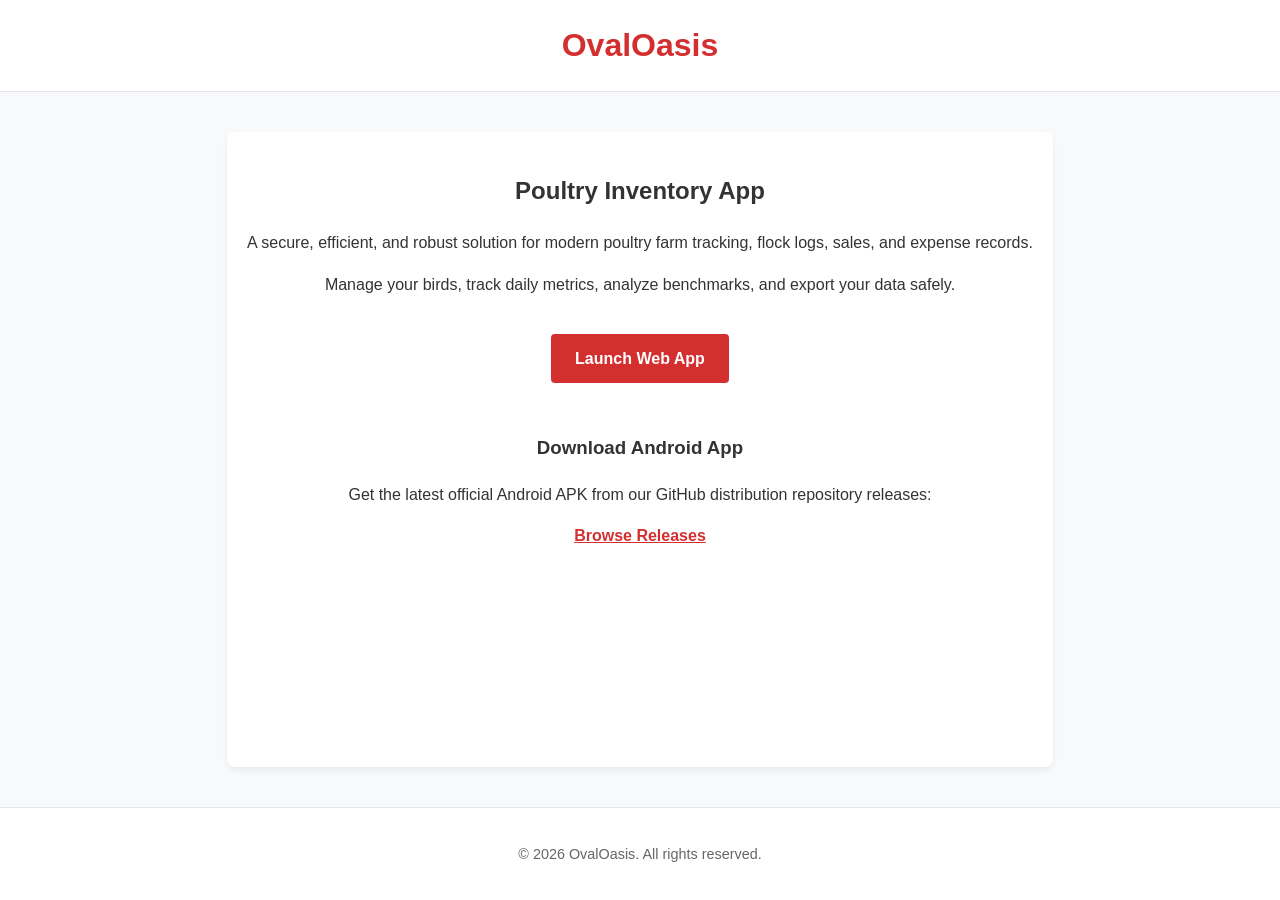
==== index.html @ 8233ea37 "release: publish website from 60a5e9b5" ====
<!DOCTYPE html>
<html lang="en">
<head>
    <meta charset="UTF-8">
    <meta name="viewport" content="width=device-width, initial-scale=1.0">
    <title>OvalOasis - Poultry Inventory Management</title>
    <style>
        body {
            font-family: -apple-system, BlinkMacSystemFont, "Segoe UI", Roboto, Helvetica, Arial, sans-serif;
            line-height: 1.6;
            margin: 0;
            padding: 0;
            color: #333;
            background-color: #f7f9fa;
            display: flex;
            flex-direction: column;
            min-height: 100vh;
        }
        header {
            background-color: #ffffff;
            border-bottom: 1px solid #e1e4e8;
            padding: 20px;
            text-align: center;
        }
        header h1 {
            margin: 0;
            color: #d32f2f;
            font-size: 2rem;
        }
        main {
            flex: 1;
            max-width: 800px;
            margin: 40px auto;
            padding: 20px;
            text-align: center;
            background: #ffffff;
            border-radius: 8px;
            box-shadow: 0 4px 6px rgba(0,0,0,0.05);
        }
        .cta-button {
            display: inline-block;
            background-color: #d32f2f;
            color: #ffffff;
            padding: 12px 24px;
            margin: 20px 0;
            font-weight: bold;
            text-decoration: none;
            border-radius: 4px;
            transition: background-color 0.2s ease;
        }
        .cta-button:hover {
            background-color: #b71c1c;
        }
        footer {
            text-align: center;
            padding: 20px;
            font-size: 0.9rem;
            color: #666;
            border-top: 1px solid #e1e4e8;
            background-color: #ffffff;
        }
    </style>
</head>
<body>
    <header>
        <h1>OvalOasis</h1>
    </header>
    <main>
        <h2>Poultry Inventory App</h2>
        <p>A secure, efficient, and robust solution for modern poultry farm tracking, flock logs, sales, and expense records.</p>
        <p>Manage your birds, track daily metrics, analyze benchmarks, and export your data safely.</p>
        
        <a href="https://app.ovaloasis.in" class="cta-button">Launch Web App</a>
        
        <div style="margin-top: 30px;">
            <h3>Download Android App</h3>
            <p>Get the latest official Android APK from our GitHub distribution repository releases:</p>
            <a href="https://github.com/amzy/PoultryInventory-App/releases" style="color: #d32f2f; font-weight: bold; text-decoration: underline;">Browse Releases</a>
        </div>
    </main>
    <footer>
        <p>&copy; 2026 OvalOasis. All rights reserved.</p>
    </footer>
</body>
</html>
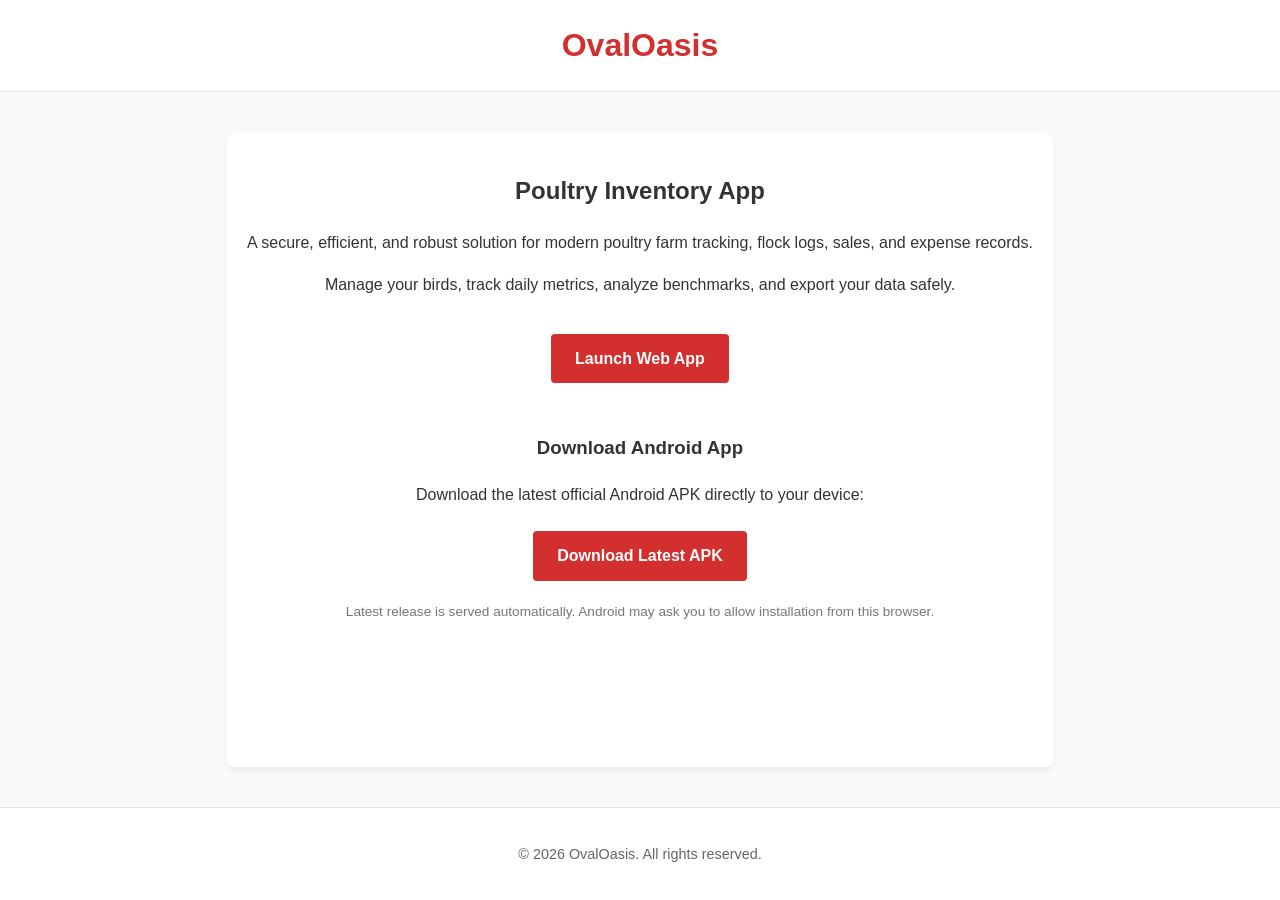
==== commit d73f3196: "Add direct latest APK download link" ====
--- a/index.html
+++ b/index.html
@@ -74,8 +74,9 @@
         
         <div style="margin-top: 30px;">
             <h3>Download Android App</h3>
-            <p>Get the latest official Android APK from our GitHub distribution repository releases:</p>
-            <a href="https://github.com/amzy/PoultryInventory-App/releases" style="color: #d32f2f; font-weight: bold; text-decoration: underline;">Browse Releases</a>
+            <p>Download the latest official Android APK directly to your device:</p>
+            <a href="https://github.com/amzy/PoultryInventory-App/releases/latest/download/app-release.apk" class="cta-button" style="margin-top: 8px;">Download Latest APK</a>
+            <p style="font-size: 0.85rem; color: #777; margin-top: 0;">Latest release is served automatically. Android may ask you to allow installation from this browser.</p>
         </div>
     </main>
     <footer>
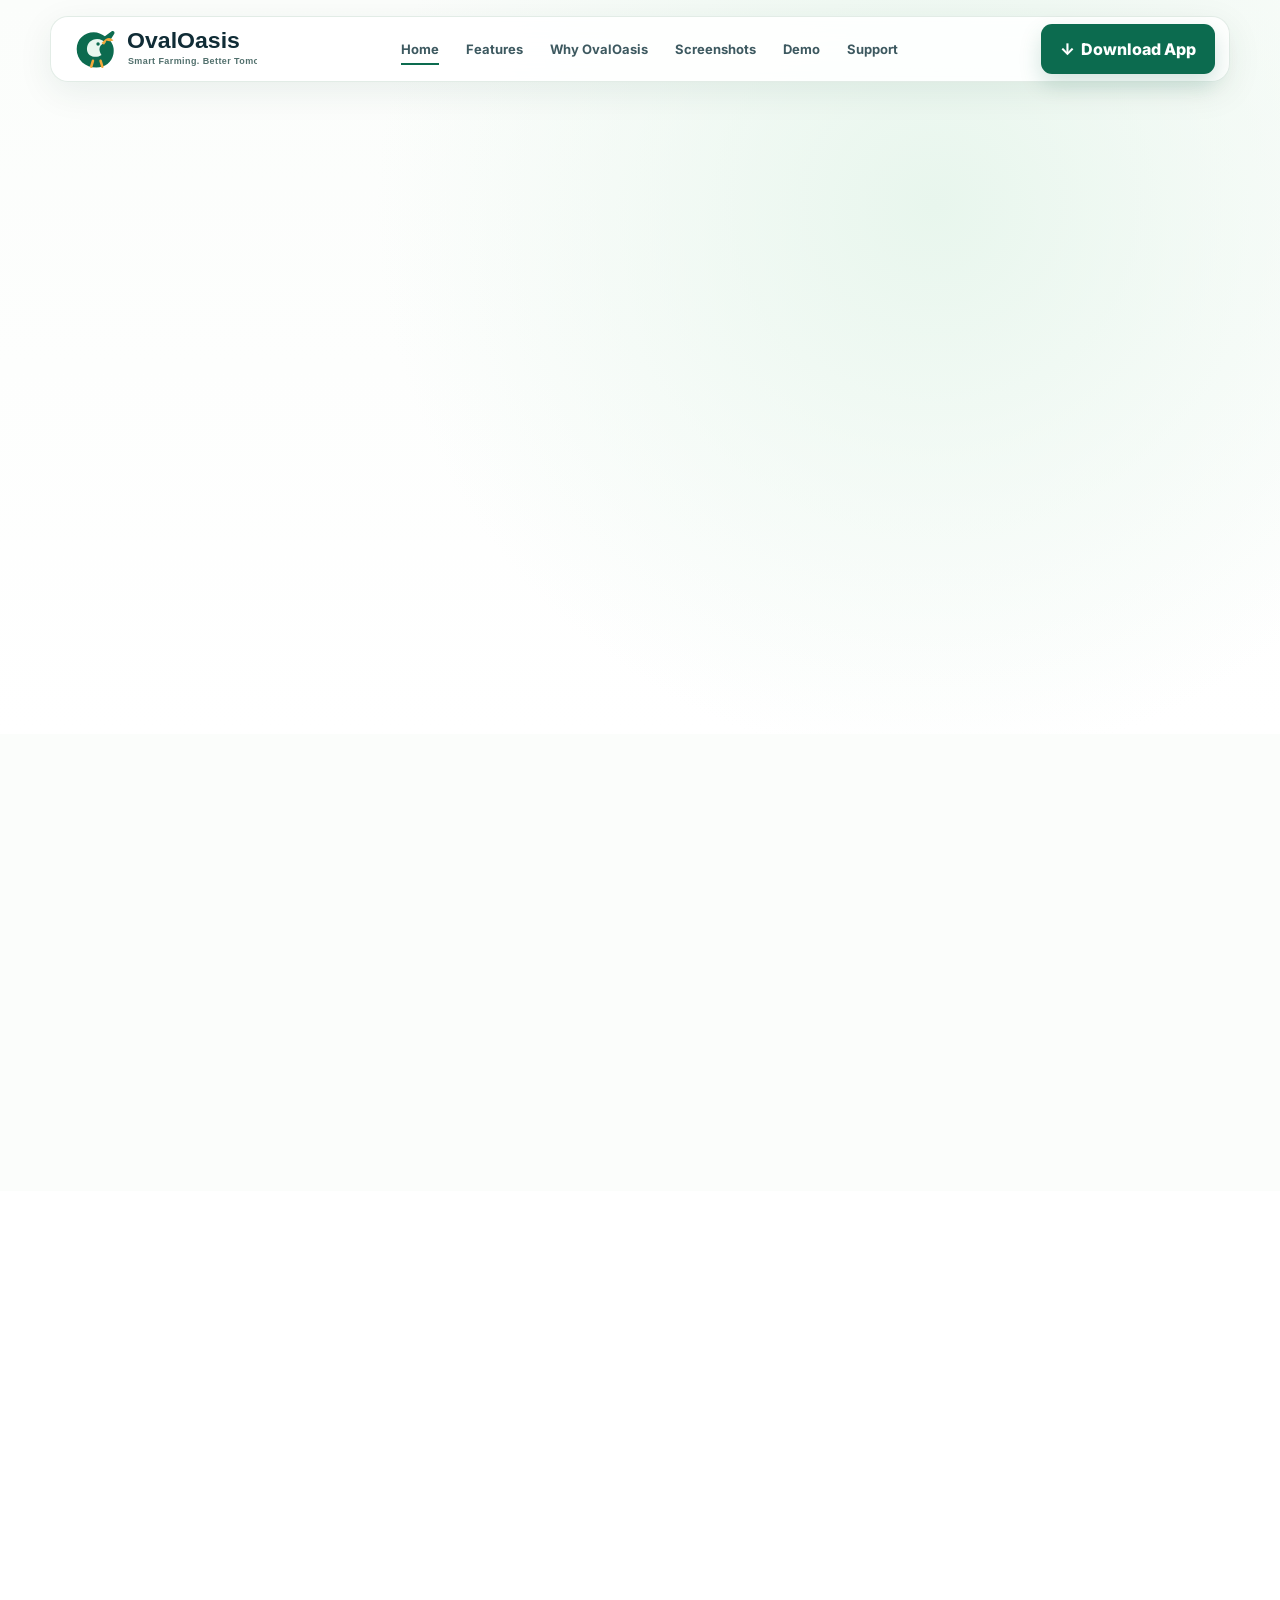
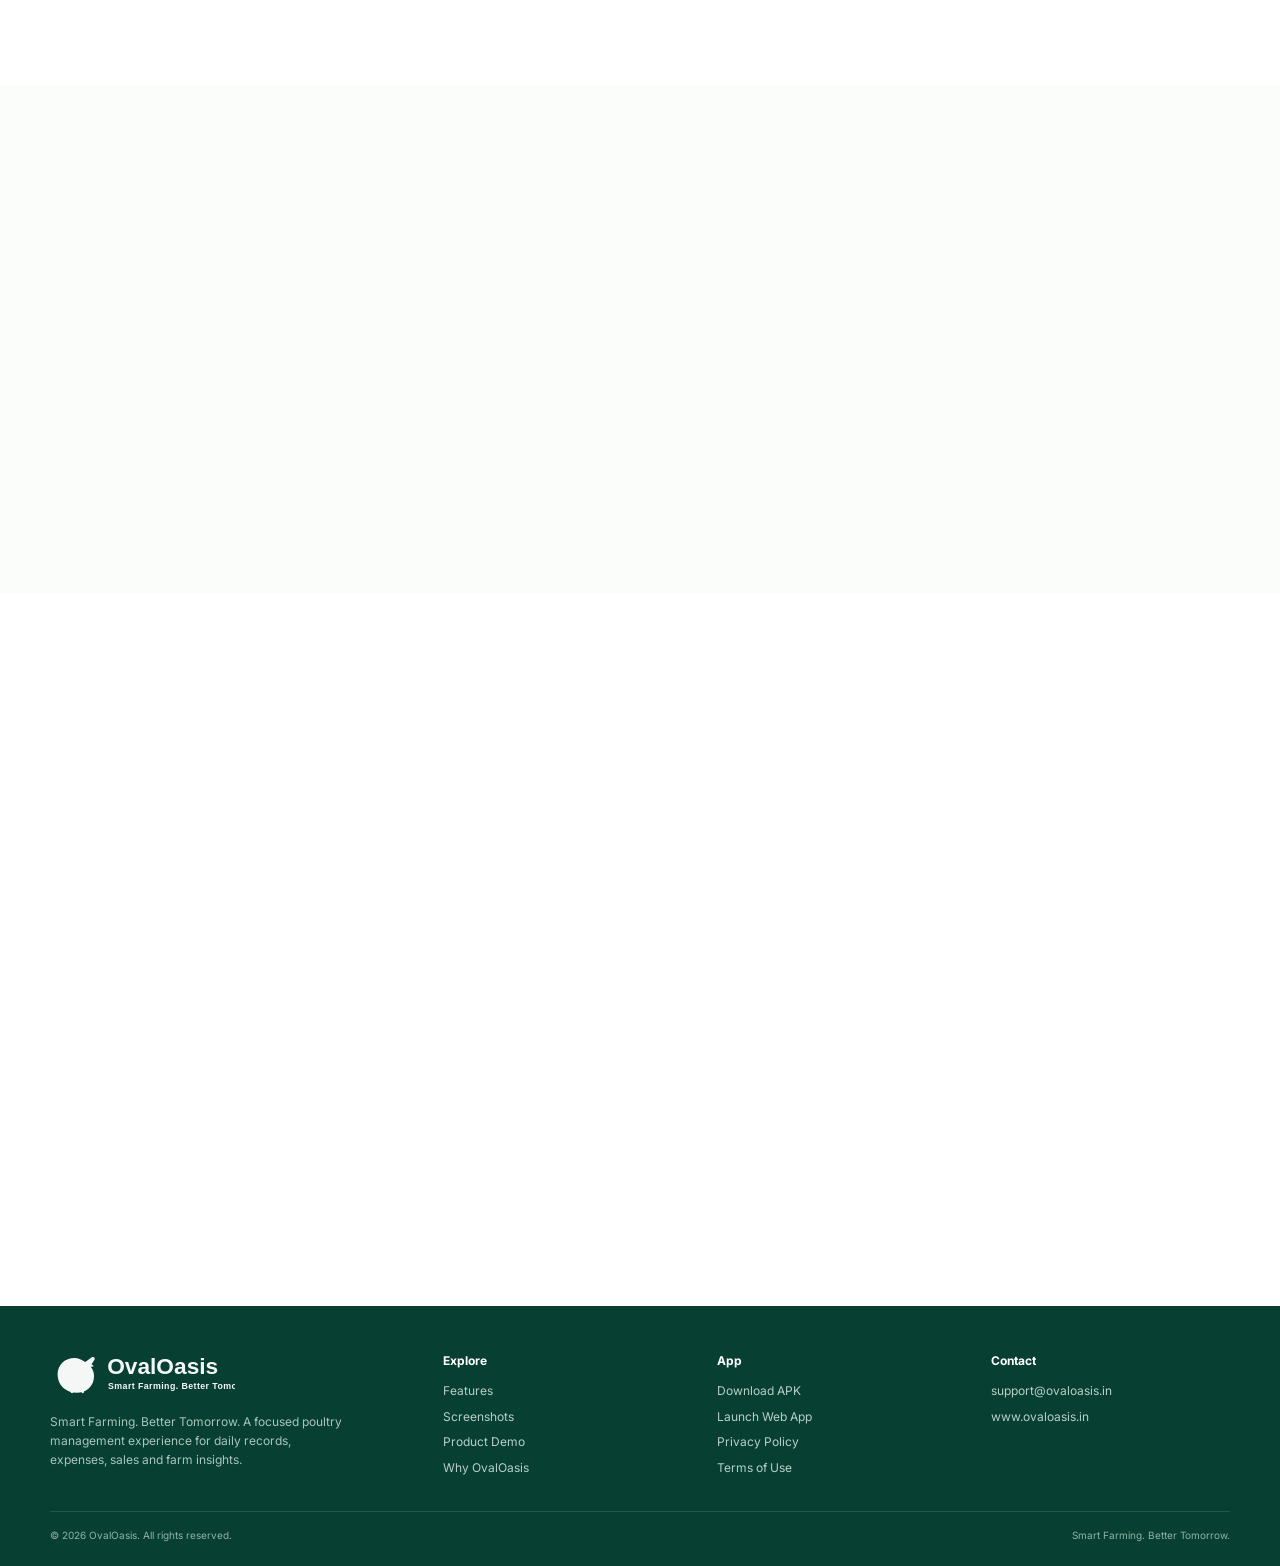
==== commit 4289f8e6: "Redesign OvalOasis marketing website" ====
--- a/index.html
+++ b/index.html
@@ -1,86 +1,230 @@
-<!DOCTYPE html>
+<!doctype html>
 <html lang="en">
 <head>
-    <meta charset="UTF-8">
-    <meta name="viewport" content="width=device-width, initial-scale=1.0">
-    <title>OvalOasis - Poultry Inventory Management</title>
-    <style>
-        body {
-            font-family: -apple-system, BlinkMacSystemFont, "Segoe UI", Roboto, Helvetica, Arial, sans-serif;
-            line-height: 1.6;
-            margin: 0;
-            padding: 0;
-            color: #333;
-            background-color: #f7f9fa;
-            display: flex;
-            flex-direction: column;
-            min-height: 100vh;
-        }
-        header {
-            background-color: #ffffff;
-            border-bottom: 1px solid #e1e4e8;
-            padding: 20px;
-            text-align: center;
-        }
-        header h1 {
-            margin: 0;
-            color: #d32f2f;
-            font-size: 2rem;
-        }
-        main {
-            flex: 1;
-            max-width: 800px;
-            margin: 40px auto;
-            padding: 20px;
-            text-align: center;
-            background: #ffffff;
-            border-radius: 8px;
-            box-shadow: 0 4px 6px rgba(0,0,0,0.05);
-        }
-        .cta-button {
-            display: inline-block;
-            background-color: #d32f2f;
-            color: #ffffff;
-            padding: 12px 24px;
-            margin: 20px 0;
-            font-weight: bold;
-            text-decoration: none;
-            border-radius: 4px;
-            transition: background-color 0.2s ease;
-        }
-        .cta-button:hover {
-            background-color: #b71c1c;
-        }
-        footer {
-            text-align: center;
-            padding: 20px;
-            font-size: 0.9rem;
-            color: #666;
-            border-top: 1px solid #e1e4e8;
-            background-color: #ffffff;
-        }
-    </style>
+  <meta charset="utf-8">
+  <meta name="viewport" content="width=device-width,initial-scale=1,viewport-fit=cover">
+  <meta name="theme-color" content="#0c6b4f">
+  <meta name="description" content="OvalOasis is a simple poultry farm management app for daily records, expenses, sales, lifting, reports and multi-flock tracking.">
+  <meta property="og:title" content="OvalOasis — Smart Farming. Better Tomorrow.">
+  <meta property="og:description" content="Manage your poultry farm smarter with OvalOasis.">
+  <meta property="og:type" content="website">
+  <meta property="og:url" content="https://www.ovaloasis.in/">
+  <meta name="twitter:card" content="summary_large_image">
+  <link rel="icon" href="assets/logo.svg" type="image/svg+xml">
+  <link rel="preconnect" href="https://fonts.googleapis.com">
+  <link rel="preconnect" href="https://fonts.gstatic.com" crossorigin>
+  <link href="https://fonts.googleapis.com/css2?family=Inter:wght@400;500;600;700;800;900&display=swap" rel="stylesheet">
+  <link rel="stylesheet" href="styles.css">
+  <title>OvalOasis | Poultry Farm Management App</title>
 </head>
 <body>
-    <header>
-        <h1>OvalOasis</h1>
-    </header>
-    <main>
-        <h2>Poultry Inventory App</h2>
-        <p>A secure, efficient, and robust solution for modern poultry farm tracking, flock logs, sales, and expense records.</p>
-        <p>Manage your birds, track daily metrics, analyze benchmarks, and export your data safely.</p>
-        
-        <a href="https://app.ovaloasis.in" class="cta-button">Launch Web App</a>
-        
-        <div style="margin-top: 30px;">
-            <h3>Download Android App</h3>
-            <p>Download the latest official Android APK directly to your device:</p>
-            <a href="https://github.com/amzy/PoultryInventory-App/releases/latest/download/app-release.apk" class="cta-button" style="margin-top: 8px;">Download Latest APK</a>
-            <p style="font-size: 0.85rem; color: #777; margin-top: 0;">Latest release is served automatically. Android may ask you to allow installation from this browser.</p>
-        </div>
-    </main>
-    <footer>
-        <p>&copy; 2026 OvalOasis. All rights reserved.</p>
-    </footer>
+<a class="skip-link" href="#main">Skip to content</a>
+
+<header class="site-header">
+  <div class="container">
+    <nav class="nav-shell" aria-label="Main navigation">
+      <a class="brand" href="#home" aria-label="OvalOasis home"><img src="assets/logo.svg" alt="OvalOasis"></a>
+      <button class="menu-toggle" type="button" aria-label="Open menu" aria-expanded="false">☰</button>
+      <div class="nav-links">
+        <a class="active" href="#home">Home</a>
+        <a href="#features">Features</a>
+        <a href="#why">Why OvalOasis</a>
+        <a href="#screenshots">Screenshots</a>
+        <a href="#tour">Demo</a>
+        <a href="#support">Support</a>
+      </div>
+      <a class="nav-cta" data-apk href="https://github.com/amzy/PoultryInventory-App/releases/latest/download/app-release.apk">↓&nbsp; Download App</a>
+    </nav>
+  </div>
+</header>
+
+<main id="main">
+<section class="hero" id="home">
+  <div class="container hero-grid">
+    <div class="reveal">
+      <div class="eyebrow"><span class="dot"></span> Built for everyday poultry farm work</div>
+      <h1>Manage Your Poultry Farm <span>Smarter</span></h1>
+      <p class="hero-copy">OvalOasis brings daily records, expenses, sales, lifting and farm insights into one simple workspace — so you can spend less time managing paperwork and more time running your farm.</p>
+      <div class="quick-points" aria-label="Key benefits">
+        <div class="quick"><div class="quick-icon">▥</div><b>Track Stock</b></div>
+        <div class="quick"><div class="quick-icon">₹</div><b>Manage Expenses</b></div>
+        <div class="quick"><div class="quick-icon">🛒</div><b>Monitor Sales</b></div>
+        <div class="quick"><div class="quick-icon">↗</div><b>Grow Profit</b></div>
+      </div>
+      <div class="hero-actions">
+        <a class="btn-primary" data-apk href="https://github.com/amzy/PoultryInventory-App/releases/latest/download/app-release.apk">↓&nbsp; Download Latest APK&nbsp; →</a>
+        <button class="btn-secondary demo-button" type="button">▶&nbsp; Watch Product Demo</button>
+      </div>
+      <div class="meta">Version <span id="app-version">1.0.0</span> · Android · Free to use</div>
+    </div>
+
+    <div class="hero-visual reveal">
+      <img class="farm-art" src="assets/farm-illustration.svg" alt="Healthy poultry farm illustration">
+      <div class="phone-cluster">
+        <div class="phone float">
+          <div class="phone-screen">
+            <div class="notch"></div>
+            <div class="app-top"><span>Daily Records</span><span>⌕</span></div>
+            <div class="app-body">
+              <div class="mini-card green"><div class="mini-row"><span>Flock</span><span>18 Sep 2026</span></div><div class="mini-value">12,540 birds</div></div>
+              <div class="mini-card"><div class="mini-row"><span>Feed</span><span>Today</span></div><div class="mini-value">620 kg</div></div>
+              <div class="mini-card"><div class="mini-row"><span>Direct Lift</span><span>Live</span></div><div class="mini-value">11,400 kg</div></div>
+              <div class="mini-card"><div class="mini-row"><span>Mortality</span><span>Today</span></div><div class="mini-value">12 birds</div></div>
+            </div>
+          </div>
+        </div>
+        <div class="phone main">
+          <div class="phone-screen">
+            <div class="notch"></div>
+            <div class="app-top"><span>OvalOasis</span><span>⌕</span></div>
+            <div class="app-body">
+              <div style="font-size:13px;font-weight:900;margin:4px 0 9px">Dashboard</div>
+              <div class="mini-card"><div class="mini-row"><span>Total Birds</span><span>Weight</span></div><div style="display:flex;justify-content:space-between"><div class="mini-value">12,540</div><div class="mini-value">18,420 kg</div></div></div>
+              <div style="display:grid;grid-template-columns:1fr 1fr;gap:7px">
+                <div class="mini-card" style="margin:0"><div class="mini-row"><span>Expenses</span></div><div class="mini-value" style="font-size:13px">₹1.59L</div></div>
+                <div class="mini-card" style="margin:0"><div class="mini-row"><span>Sales</span></div><div class="mini-value" style="font-size:13px">₹2.84L</div></div>
+              </div>
+              <div class="mini-card green" style="margin-top:8px"><div class="mini-row"><span>Profit</span><span>+12%</span></div><div class="mini-value">₹1,59,160</div><div class="spark"><i style="height:25%"></i><i style="height:40%"></i><i style="height:34%"></i><i style="height:54%"></i><i style="height:47%"></i><i style="height:69%"></i><i style="height:58%"></i><i style="height:86%"></i></div></div>
+              <div class="mini-card"><div class="mini-row"><span>Recent Activity</span><span>View all</span></div><div style="font-size:8px;margin-top:7px;line-height:1.9">• Feed purchase added<br>• Daily record updated<br>• Lifting sale recorded</div></div>
+            </div>
+          </div>
+        </div>
+      </div>
+      <div class="hero-note">Healthy Birds<br>Profitable Farms<br>Brighter Futures</div>
+      <div class="trust-strip">
+        <div class="trust-item"><div>♟</div><strong>Built for</strong><span>real farm workflows</span></div>
+        <div class="trust-item"><div>▤</div><strong>Designed for</strong><span>simple daily use</span></div>
+        <div class="trust-item"><div>◇</div><strong>Continuous</strong><span>updates & support</span></div>
+      </div>
+    </div>
+  </div>
+</section>
+
+<section class="section section-soft" id="features">
+  <div class="container">
+    <div class="section-head reveal">
+      <div><div class="section-kicker">Everything in one place</div><h2>Everything You Need<br><span style="color:var(--green)">in One App</span></h2></div>
+      <p>From daily records to financial reports, OvalOasis helps organize the numbers behind your poultry operation so you can focus on what matters most — growth.</p>
+    </div>
+    <div class="feature-grid">
+      <article class="feature-card reveal"><div class="feature-icon">▣</div><h3>Daily Records</h3><p>Track feed, water, mortality, weights and production with less paperwork.</p></article>
+      <article class="feature-card reveal"><div class="feature-icon">₹</div><h3>Expense Management</h3><p>Record and categorize farm expenses in one organized view.</p></article>
+      <article class="feature-card reveal"><div class="feature-icon">🛒</div><h3>Sales & Lifting</h3><p>Manage direct and average lifts with detailed records and history.</p></article>
+      <article class="feature-card reveal"><div class="feature-icon">▥</div><h3>Reports & Analytics</h3><p>Get a clearer view of performance, profitability and trends.</p></article>
+      <article class="feature-card reveal"><div class="feature-icon">♙</div><h3>Multi-Flock Support</h3><p>Keep multiple flock records organized in the same app.</p></article>
+      <article class="feature-card reveal"><div class="feature-icon">☁</div><h3>Data Backup & Sync</h3><p>Use local-first workflows with cloud synchronization for continuity.</p></article>
+    </div>
+  </div>
+</section>
+
+<section class="section" id="screenshots">
+  <div class="container showcase-grid">
+    <div class="panel reveal">
+      <h2>App Screenshots</h2>
+      <p class="panel-sub">Clean, simple and powerful interface</p>
+      <div class="screens">
+        <div class="screen-card"><div class="screen-phone"><div class="tiny-ui"><div class="tiny-title">Dashboard</div><div class="tiny-box">Total Birds <b>12,540</b></div><div class="tiny-box">Profit <b>₹1.59L</b></div><div class="tiny-bars"><i style="height:30%"></i><i style="height:48%"></i><i style="height:40%"></i><i style="height:62%"></i><i style="height:54%"></i><i style="height:78%"></i></div></div></div><div class="screen-caption">Dashboard<small>Overview</small></div></div>
+        <div class="screen-card"><div class="screen-phone"><div class="tiny-ui"><div class="tiny-title">Daily Records</div><div class="tiny-box">Feed · 620 kg</div><div class="tiny-box">Mortality · 12</div><div class="tiny-box">Direct Lift · 11,400 kg</div><div class="tiny-box">Weight · 18,420 kg</div></div></div><div class="screen-caption">Daily Records<small>Feed, Mortality, Lifts</small></div></div>
+        <div class="screen-card"><div class="screen-phone"><div class="tiny-ui"><div class="tiny-title">Expenses</div><div class="tiny-box">Feed Purchase</div><div class="tiny-box">Transport</div><div class="tiny-box">Medicine</div><div class="tiny-box" style="background:#0c6b4f;color:#fff;text-align:center">Save</div></div></div><div class="screen-caption">Expenses<small>Track Costs</small></div></div>
+        <div class="screen-card"><div class="screen-phone"><div class="tiny-ui"><div class="tiny-title">Reports</div><div class="tiny-box">Expenses · ₹1.59L</div><div class="tiny-bars"><i style="height:45%"></i><i style="height:65%"></i><i style="height:55%"></i><i style="height:83%"></i><i style="height:70%"></i></div></div></div><div class="screen-caption">Reports<small>Detailed Analytics</small></div></div>
+      </div>
+    </div>
+
+    <div class="panel reveal" id="why">
+      <h2>Why Farmers Choose OvalOasis</h2>
+      <p class="panel-sub">Designed around practical farm management, not complicated software.</p>
+      <div class="why-grid">
+        <div class="why"><div class="why-icon">✓</div><div><h3>Easy to Use</h3><p>Simple and intuitive workflows for everyday records.</p></div></div>
+        <div class="why"><div class="why-icon">♟</div><div><h3>Built for Poultry</h3><p>Organized around flock, feed, mortality and lifting workflows.</p></div></div>
+        <div class="why"><div class="why-icon">◷</div><div><h3>Save Time</h3><p>Capture information quickly while you are on the move.</p></div></div>
+        <div class="why"><div class="why-icon">₹</div><div><h3>Cost Effective</h3><p>Powerful farm features without a complicated setup.</p></div></div>
+        <div class="why"><div class="why-icon">◇</div><div><h3>Reliable & Secure</h3><p>Local-first data handling with cloud synchronization.</p></div></div>
+        <div class="why"><div class="why-icon">⚙</div><div><h3>Continuous Improvement</h3><p>Built to evolve with practical farm-management needs.</p></div></div>
+      </div>
+    </div>
+  </div>
+</section>
+
+<section class="section section-soft" id="tour">
+  <div class="container tour">
+    <div class="tour-copy reveal">
+      <div class="section-kicker">Interactive product tour</div>
+      <h2 id="tour-title">See your flock at a glance</h2>
+      <p id="tour-copy">Track birds, weight, daily activity and key farm numbers without digging through notebooks.</p>
+      <div class="tour-tabs" role="tablist" aria-label="Product tour">
+        <button class="tour-tab active" type="button">Dashboard</button>
+        <button class="tour-tab" type="button">Daily Records</button>
+        <button class="tour-tab" type="button">Finance</button>
+        <button class="tour-tab" type="button">Reports</button>
+      </div>
+    </div>
+    <div class="demo-window reveal" aria-label="Animated OvalOasis product preview">
+      <div class="demo-toolbar"><span class="demo-dot"></span><span class="demo-dot"></span><span class="demo-dot"></span></div>
+      <div class="demo-stage">
+        <div class="demo-pane">
+          <h4>OvalOasis · Farm Dashboard</h4>
+          <div class="demo-metric"><span style="font-size:9px;color:#6d7d80">Current view</span><b id="tour-metric">12,540 birds</b></div>
+          <div class="demo-chart" id="tour-chart"></div>
+        </div>
+        <div class="demo-pane">
+          <h4>Quick actions</h4>
+          <div class="mini-card"><div class="mini-row"><span>Daily Record</span><span>+</span></div><div style="font-size:10px;margin-top:5px">Feed · Mortality · Weight</div></div>
+          <div class="mini-card"><div class="mini-row"><span>Sales / Lifting</span><span>+</span></div><div style="font-size:10px;margin-top:5px">Average · Direct · History</div></div>
+          <div class="mini-card"><div class="mini-row"><span>Expenses</span><span>+</span></div><div style="font-size:10px;margin-top:5px">Track · Categorize · Review</div></div>
+        </div>
+      </div>
+    </div>
+  </div>
+</section>
+
+<section class="section" id="support">
+  <div class="container">
+    <div class="marketing-band reveal">
+      <div><div class="section-kicker">Start in minutes</div><h2>Put your farm records in your hands.</h2><p>Download the latest Android app or open the web experience to explore OvalOasis.</p><a class="btn-primary" data-apk href="https://github.com/amzy/PoultryInventory-App/releases/latest/download/app-release.apk">↓&nbsp; Download Latest APK</a></div>
+      <div><div style="font-size:13px;font-weight:800;color:var(--green)">Need help?</div><p style="margin:6px 0 12px">For app support, use the support contact provided with your farm setup.</p><a class="btn-secondary" href="mailto:support@ovaloasis.in">✉&nbsp; Contact Support</a></div>
+    </div>
+  </div>
+</section>
+
+<section class="cta">
+  <div class="container">
+    <div class="cta-card reveal">
+      <div><div class="section-kicker">OvalOasis</div><h2>Ready to Grow Your Farm?</h2><p>Download OvalOasis and experience a simpler way to manage poultry records, costs and sales.</p><a class="btn-primary" data-apk href="https://github.com/amzy/PoultryInventory-App/releases/latest/download/app-release.apk">↓&nbsp; Download Latest APK</a><div class="meta">Version <span>1.0.0</span> · Android · Free to use</div></div>
+      <div class="cta-art"><div class="phone-outline"></div><div class="hand-note">Your Farm<br>In Your Hands</div></div>
+    </div>
+  </div>
+</section>
+</main>
+
+<footer class="footer">
+  <div class="container">
+    <div class="footer-grid">
+      <div class="footer-brand"><img src="assets/logo.svg" alt="OvalOasis"><p>Smart Farming. Better Tomorrow. A focused poultry management experience for daily records, expenses, sales and farm insights.</p></div>
+      <div><h4>Explore</h4><div class="footer-links"><a href="#features">Features</a><a href="#screenshots">Screenshots</a><a href="#tour">Product Demo</a><a href="#why">Why OvalOasis</a></div></div>
+      <div><h4>App</h4><div class="footer-links"><a data-apk href="https://github.com/amzy/PoultryInventory-App/releases/latest/download/app-release.apk">Download APK</a><a href="https://app.ovaloasis.in">Launch Web App</a><a href="https://app.ovaloasis.in/privacy-policy.html">Privacy Policy</a><a href="https://app.ovaloasis.in/terms-and-conditions.html">Terms of Use</a></div></div>
+      <div><h4>Contact</h4><div class="footer-links"><a href="mailto:support@ovaloasis.in">support@ovaloasis.in</a><a href="https://www.ovaloasis.in/">www.ovaloasis.in</a></div></div>
+    </div>
+    <div class="footer-bottom"><span>© 2026 OvalOasis. All rights reserved.</span><span>Smart Farming. Better Tomorrow.</span></div>
+  </div>
+</footer>
+
+<div id="demo-modal" role="dialog" aria-modal="true" aria-label="OvalOasis product demo" style="display:none;position:fixed;inset:0;z-index:100;background:rgba(7,35,28,.72);backdrop-filter:blur(10px);align-items:center;justify-content:center;padding:18px">
+  <div style="width:min(920px,100%);max-height:90vh;overflow:auto;background:#f7fbf8;border-radius:24px;padding:18px;box-shadow:0 30px 80px rgba(0,0,0,.3);position:relative">
+    <button class="demo-close" type="button" aria-label="Close demo" style="position:absolute;right:14px;top:12px;width:36px;height:36px;border:0;border-radius:50%;background:#fff;font-size:20px;cursor:pointer">×</button>
+    <div style="padding:8px 8px 15px"><div class="section-kicker">Product demo</div><h2 style="margin:5px 0;font-size:30px">OvalOasis in motion</h2><p style="margin:0;color:var(--muted);font-size:13px">Explore the main workflows without leaving the page.</p></div>
+    <div class="demo-stage" style="height:380px">
+      <div class="demo-pane"><h4>Dashboard</h4><div class="demo-metric"><span style="font-size:9px;color:#6d7d80">Farm overview</span><b>12,540 birds</b></div><div class="demo-chart" style="height:170px"><i style="height:35%"></i><i style="height:51%"></i><i style="height:45%"></i><i style="height:66%"></i><i style="height:59%"></i><i style="height:82%"></i><i style="height:93%"></i></div></div>
+      <div class="demo-pane"><h4>Daily records & sales</h4><div class="mini-card green"><div class="mini-row"><span>Direct Lift</span><span>Today</span></div><div class="mini-value">11,400 kg</div></div><div class="mini-card"><div class="mini-row"><span>Feed</span><span>620 kg</span></div><div class="mini-value">₹42,300</div></div><div class="mini-card"><div class="mini-row"><span>Mortality</span><span>12 birds</span></div><div class="mini-value">0.10%</div></div><div class="mini-card"><div class="mini-row"><span>Reports</span><span>View</span></div><div style="font-size:9px;margin-top:5px">Performance · Expenses · Sales</div></div></div>
+    </div>
+  </div>
+</div>
+
+<script>
+  const modal=document.getElementById('demo-modal');
+  document.querySelector('.demo-button')?.addEventListener('click',()=>{modal.style.display='flex';document.body.style.overflow='hidden'});
+  document.querySelector('.demo-close')?.addEventListener('click',()=>{modal.style.display='none';document.body.style.overflow=''});
+  modal?.addEventListener('click',e=>{if(e.target===modal){modal.style.display='none';document.body.style.overflow=''}});
+</script>
+<script src="script.js" defer></script>
 </body>
-</html>
+</html>
--- a/styles.css
+++ b/styles.css
@@ -0,0 +1 @@
+:root{--green:#0c6b4f;--green-2:#0f8a64;--green-3:#dff4e8;--ink:#102c36;--muted:#5b6f78;--cream:#f8fbf8;--line:#dfeae4;--white:#fff;--orange:#f4a83b;--shadow:0 18px 50px rgba(18,59,47,.10);--radius:22px}*{box-sizing:border-box}html{scroll-behavior:smooth}body{margin:0;color:var(--ink);font-family:Inter,ui-sans-serif,system-ui,-apple-system,BlinkMacSystemFont,"Segoe UI",sans-serif;background:#fff;line-height:1.55}a{color:inherit;text-decoration:none}button{font:inherit}img{max-width:100%;display:block}.container{width:min(1180px,calc(100% - 40px));margin:auto}.skip-link{position:fixed;left:16px;top:-60px;background:var(--green);color:#fff;padding:10px 14px;border-radius:10px;z-index:1000}.skip-link:focus{top:16px}.site-header{position:fixed;inset:16px 0 auto;z-index:50}.nav-shell{height:66px;display:flex;align-items:center;justify-content:space-between;padding:8px 14px 8px 18px;background:rgba(255,255,255,.88);backdrop-filter:blur(18px);border:1px solid rgba(223,234,228,.9);border-radius:18px;box-shadow:0 10px 35px rgba(18,59,47,.08)}.brand img{width:188px;height:auto}.nav-links{display:flex;align-items:center;gap:27px;font-size:13px;font-weight:700;color:#3d5960}.nav-links a{position:relative;padding:8px 0}.nav-links a:after{content:"";position:absolute;left:0;right:100%;bottom:2px;height:2px;background:var(--green);transition:right .25s}.nav-links a:hover:after,.nav-links a.active:after{right:0}.nav-cta,.btn-primary{display:inline-flex;align-items:center;justify-content:center;gap:10px;background:var(--green);color:#fff;border:0;border-radius:11px;padding:13px 19px;font-weight:800;box-shadow:0 10px 22px rgba(12,107,79,.18);transition:transform .25s,box-shadow .25s,background .25s}.nav-cta:hover,.btn-primary:hover{transform:translateY(-2px);background:#09583f;box-shadow:0 14px 30px rgba(12,107,79,.25)}.menu-toggle{display:none;border:0;background:transparent;font-size:25px;color:var(--green)}.hero{padding:145px 0 36px;background:radial-gradient(circle at 73% 28%,#e8f6ed 0,rgba(232,246,237,.45) 27%,transparent 52%),linear-gradient(180deg,#fbfdfb 0,#fff 100%);overflow:hidden}.hero-grid{display:grid;grid-template-columns:1.02fr 1.08fr;align-items:center;gap:26px}.eyebrow{display:inline-flex;align-items:center;gap:8px;padding:7px 11px;border:1px solid #cfe6d9;border-radius:999px;background:#f4fbf6;color:var(--green);font-size:12px;font-weight:800}.eyebrow .dot{width:7px;height:7px;border-radius:50%;background:#32a36d;box-shadow:0 0 0 5px #dff4e8}.hero h1{font-size:clamp(44px,5.1vw,70px);line-height:.99;letter-spacing:-2.8px;margin:19px 0 20px;max-width:680px}.hero h1 span{color:var(--green)}.hero-copy{font-size:17px;line-height:1.65;color:var(--muted);max-width:570px}.quick-points{display:flex;gap:0;margin:24px 0}.quick{min-width:112px;padding:0 18px;border-right:1px solid var(--line);text-align:center}.quick:first-child{padding-left:0}.quick:last-child{border:0}.quick-icon{width:42px;height:42px;border-radius:50%;display:grid;place-items:center;margin:0 auto 8px;background:#eaf7ef;color:var(--green);font-weight:900}.quick b{font-size:12px}.hero-actions{display:flex;gap:12px;flex-wrap:wrap}.btn-secondary{display:inline-flex;align-items:center;gap:10px;padding:12px 18px;border:1.5px solid #70ae93;border-radius:11px;color:var(--green);font-weight:800;background:#fff;transition:.25s}.btn-secondary:hover{background:#f3fbf6;transform:translateY(-2px)}.meta{font-size:12px;color:#6f8086;margin-top:9px}.hero-visual{position:relative;min-height:510px}.farm-art{position:absolute;inset:0 0 0 auto;width:72%;height:100%;object-fit:cover;border-radius:40px;opacity:.98}.phone-cluster{position:absolute;left:2%;bottom:18px;display:flex;align-items:flex-end;gap:12px;z-index:2}.phone{width:190px;height:382px;background:#111b1a;border:5px solid #111;border-radius:32px;padding:7px;box-shadow:0 28px 55px rgba(14,48,39,.25);transform:rotate(-5deg);overflow:hidden}.phone.main{width:214px;height:430px;transform:rotate(1deg);margin-bottom:0}.phone-screen{height:100%;border-radius:23px;background:#f7fbf8;overflow:hidden;position:relative}.notch{width:82px;height:17px;background:#101414;border-radius:0 0 12px 12px;position:absolute;left:50%;top:0;transform:translateX(-50%);z-index:3}.app-top{height:52px;padding:19px 13px 8px;display:flex;justify-content:space-between;align-items:end;font-size:10px;font-weight:900}.app-body{padding:8px}.mini-card{background:#fff;border:1px solid #e2ebe5;border-radius:12px;padding:9px;margin-bottom:8px;box-shadow:0 5px 12px rgba(18,59,47,.04)}.mini-card.green{background:#e9f8ee;border-color:#d4ecdc}.mini-row{display:flex;justify-content:space-between;gap:6px;font-size:8px;color:#65777b}.mini-value{font-size:16px;font-weight:900;margin-top:3px}.spark{height:50px;display:flex;align-items:flex-end;gap:4px;margin-top:7px}.spark i{display:block;width:8px;border-radius:5px 5px 1px 1px;background:#57ad7f}.hero-note{position:absolute;right:0;top:130px;z-index:4;max-width:270px;color:#0c6b4f;font-size:23px;line-height:1.3;font-family:"Segoe Print","Bradley Hand",cursive;font-weight:700;transform:rotate(-4deg)}.hero-note:after{content:"";display:block;width:145px;height:26px;border-bottom:3px solid var(--green);border-radius:50%;transform:rotate(-5deg);margin:4px 0 0 12px}.trust-strip{position:absolute;right:0;bottom:0;z-index:4;display:grid;grid-template-columns:repeat(3,1fr);width:min(520px,80%);padding:18px;background:rgba(255,255,255,.94);backdrop-filter:blur(12px);border:1px solid #e2ebe5;border-radius:16px;box-shadow:var(--shadow)}.trust-item{text-align:center;padding:0 14px;border-right:1px solid var(--line)}.trust-item:last-child{border:0}.trust-item strong{display:block;font-size:12px;margin-top:5px}.trust-item span{font-size:10px;color:#7b8a8e}.section{padding:72px 0}.section-soft{background:#fbfdfb}.section-head{display:flex;justify-content:space-between;gap:35px;align-items:end;margin-bottom:26px}.section-kicker{font-size:12px;font-weight:900;color:var(--green);text-transform:uppercase;letter-spacing:1.3px}.section h2{font-size:clamp(30px,3.4vw,43px);line-height:1.08;letter-spacing:-1.4px;margin:7px 0 0}.section-head p{max-width:470px;color:var(--muted);margin:0;font-size:14px}.feature-grid{display:grid;grid-template-columns:repeat(6,1fr);gap:12px}.feature-card{min-height:148px;padding:17px;border:1px solid var(--line);border-radius:16px;transition:transform .25s,box-shadow .25s}.feature-card:nth-child(1){background:#effaf2}.feature-card:nth-child(2){background:#eff8fd}.feature-card:nth-child(3){background:#fff8ed}.feature-card:nth-child(4){background:#f8f2ff}.feature-card:nth-child(5){background:#fff0f5}.feature-card:nth-child(6){background:#eefaf9}.feature-card:hover{transform:translateY(-5px);box-shadow:0 14px 30px rgba(18,59,47,.09)}.feature-icon{width:42px;height:42px;border-radius:50%;display:grid;place-items:center;background:#fff;margin-bottom:12px;font-size:19px;box-shadow:0 4px 12px rgba(18,59,47,.06)}.feature-card h3{font-size:13px;margin:0 0 7px}.feature-card p{font-size:11px;color:#63757a;margin:0}.showcase-grid{display:grid;grid-template-columns:1.08fr .92fr;gap:14px}.panel{border:1px solid var(--line);border-radius:18px;background:#fff;padding:22px;overflow:hidden}.panel h2{font-size:22px;margin:0 0 3px}.panel-sub{font-size:12px;color:var(--muted);margin:0 0 18px}.screens{display:flex;justify-content:center;gap:20px;align-items:flex-end;padding:4px 0 4px}.screen-card{width:105px}.screen-phone{height:195px;border:4px solid #121919;border-radius:20px;background:#f7fbf8;padding:4px;box-shadow:0 10px 20px rgba(18,59,47,.15)}.screen-caption{text-align:center;font-size:10px;font-weight:800;margin-top:8px}.screen-caption small{display:block;color:#7b898d;font-weight:600;margin-top:2px}.tiny-ui{height:100%;border-radius:14px;background:#fff;padding:13px 7px 7px;position:relative;overflow:hidden}.tiny-ui:before{content:"";position:absolute;top:0;left:50%;transform:translateX(-50%);width:44px;height:9px;border-radius:0 0 8px 8px;background:#111}.tiny-title{font-size:7px;font-weight:900;margin:9px 0}.tiny-box{border:1px solid #e2ebe5;border-radius:6px;padding:6px;margin-bottom:5px;font-size:6px}.tiny-bars{height:68px;display:flex;align-items:end;gap:4px;padding:5px}.tiny-bars i{flex:1;background:#4aa875;border-radius:3px 3px 0 0}.why-grid{display:grid;grid-template-columns:1fr 1fr;gap:16px 25px;margin-top:14px}.why{display:grid;grid-template-columns:47px 1fr;gap:11px;align-items:start}.why-icon{width:44px;height:44px;border-radius:50%;display:grid;place-items:center;background:#ecf8f0;color:var(--green);font-weight:900;font-size:18px}.why h3{font-size:13px;margin:1px 0 4px}.why p{font-size:11px;color:#718085;margin:0}.marketing-band{display:grid;grid-template-columns:1fr .9fr;align-items:center;gap:25px;background:linear-gradient(120deg,#eef9f1,#e4f4e9);border:1px solid #d6ecdd;border-radius:20px;padding:28px 30px}.marketing-band h2{font-size:29px;margin:0 0 7px}.marketing-band p{color:var(--muted);font-size:13px;margin:0 0 15px}.tour{position:relative;display:grid;grid-template-columns:.72fr 1.28fr;gap:30px;align-items:center}.tour-copy h2{font-size:38px;line-height:1.08;margin:8px 0 12px}.tour-copy p{color:var(--muted);font-size:14px}.tour-tabs{display:flex;gap:8px;flex-wrap:wrap;margin-top:20px}.tour-tab{border:1px solid var(--line);background:#fff;border-radius:999px;padding:8px 12px;font-size:11px;font-weight:800;color:#5e7075;cursor:pointer}.tour-tab.active{background:var(--green);border-color:var(--green);color:#fff}.demo-window{border:1px solid #dbe7e0;border-radius:22px;background:#f7fbf8;padding:16px;box-shadow:var(--shadow);min-height:360px}.demo-toolbar{height:30px;display:flex;gap:5px;align-items:center}.demo-dot{width:8px;height:8px;border-radius:50%;background:#c8d7d0}.demo-stage{height:300px;display:grid;grid-template-columns:1fr 1fr;gap:13px}.demo-pane{background:#fff;border:1px solid #e1ebe5;border-radius:15px;padding:13px;overflow:hidden}.demo-pane h4{font-size:12px;margin:0 0 10px}.demo-metric{padding:11px;border-radius:11px;background:#eef8f1;margin-bottom:8px}.demo-metric b{display:block;font-size:18px}.demo-chart{height:115px;display:flex;align-items:end;gap:7px;padding:12px 5px 5px}.demo-chart i{flex:1;background:#62b486;border-radius:5px 5px 2px 2px;animation:barPulse 2.2s ease-in-out infinite alternate}.demo-chart i:nth-child(2){height:38%}.demo-chart i:nth-child(3){height:58%}.demo-chart i:nth-child(4){height:47%}.demo-chart i:nth-child(5){height:75%}.demo-chart i:nth-child(6){height:64%}.demo-chart i:nth-child(7){height:91%}@keyframes barPulse{to{transform:scaleY(.75);transform-origin:bottom}}.cta{padding:0 0 72px}.cta-card{position:relative;overflow:hidden;display:grid;grid-template-columns:1.2fr .8fr;align-items:center;background:linear-gradient(110deg,#edf9f0,#e1f3e7);border:1px solid #d5ebdc;border-radius:22px;padding:34px 40px}.cta-card:after{content:"";position:absolute;width:280px;height:280px;border-radius:50%;background:#fff;opacity:.35;right:-80px;top:-130px}.cta-card h2{font-size:36px;margin:0 0 6px}.cta-card p{color:var(--muted);margin:0 0 17px}.cta-art{justify-self:end;width:260px;position:relative;z-index:2}.phone-outline{width:125px;height:210px;border:5px solid var(--green);border-radius:23px;margin:auto;position:relative;transform:rotate(7deg)}.phone-outline:before{content:"";position:absolute;left:50%;top:7px;transform:translateX(-50%);width:40px;height:8px;background:var(--green);border-radius:0 0 7px 7px}.hand-note{position:absolute;right:-4px;bottom:7px;color:var(--green);font-family:"Segoe Print","Bradley Hand",cursive;font-weight:700;font-size:18px;transform:rotate(-8deg)}.footer{background:#073f32;color:#dceee7;padding:42px 0 22px}.footer-grid{display:grid;grid-template-columns:1.5fr 1fr 1fr 1fr;gap:35px}.footer-brand img{width:185px;filter:brightness(0) invert(1);opacity:.96}.footer p{font-size:12px;color:#a9c5ba;max-width:300px}.footer h4{font-size:12px;margin:4px 0 12px;color:#fff}.footer-links{display:grid;gap:7px;font-size:12px;color:#b7d0c6}.footer-links a:hover{color:#fff}.footer-bottom{border-top:1px solid rgba(255,255,255,.12);margin-top:30px;padding-top:16px;display:flex;justify-content:space-between;gap:15px;font-size:10px;color:#91b3a7}.reveal{opacity:0;transform:translateY(22px);transition:opacity .7s ease,transform .7s ease}.reveal.visible{opacity:1;transform:none}.float{animation:float 5s ease-in-out infinite}@keyframes float{0%,100%{transform:translateY(0)}50%{transform:translateY(-10px)}}@media(max-width:1050px){.nav-links{gap:15px}.hero-grid{grid-template-columns:1fr}.hero-visual{min-height:500px}.feature-grid{grid-template-columns:repeat(3,1fr)}.showcase-grid,.tour{grid-template-columns:1fr}.cta-card{grid-template-columns:1fr}.cta-art{justify-self:center;margin-top:10px}.footer-grid{grid-template-columns:2fr 1fr 1fr}}@media(max-width:760px){.container{width:min(100% - 28px,1180px)}.site-header{inset:8px 0 auto}.nav-shell{height:58px}.brand img{width:155px}.menu-toggle{display:block}.nav-links{display:none;position:absolute;left:14px;right:14px;top:65px;background:#fff;border:1px solid var(--line);border-radius:16px;padding:12px;box-shadow:var(--shadow);flex-direction:column;align-items:stretch}.nav-links.open{display:flex}.nav-links a{padding:11px 12px}.nav-cta{display:none}.hero{padding-top:105px}.hero h1{letter-spacing:-1.8px;font-size:46px}.quick-points{overflow:auto}.quick{min-width:100px}.hero-visual{min-height:560px}.farm-art{width:100%;height:68%;bottom:0;top:auto}.phone-cluster{left:2%;bottom:40px;transform:scale(.82);transform-origin:left bottom}.hero-note{right:0;top:80px;font-size:18px}.trust-strip{bottom:0;width:100%;padding:12px 6px}.trust-item{padding:0 5px}.trust-item strong{font-size:10px}.trust-item span{font-size:8px}.section{padding:55px 0}.section-head{display:block}.section-head p{margin-top:12px}.feature-grid{grid-template-columns:1fr 1fr}.screens{gap:8px}.screen-card{width:78px}.screen-phone{height:150px}.why-grid{gap:18px 12px}.marketing-band{grid-template-columns:1fr;padding:22px}.tour-copy h2{font-size:32px}.demo-stage{grid-template-columns:1fr}.demo-pane:nth-child(2){display:none}.cta-card{padding:28px 24px}.cta-card h2{font-size:31px}.footer-grid{grid-template-columns:1fr 1fr}.footer-brand{grid-column:1/-1}.footer-bottom{display:block}.footer-bottom span{display:block;margin-top:6px}}@media(max-width:460px){.hero h1{font-size:40px}.hero-copy{font-size:15px}.quick{min-width:92px;padding:0 8px}.hero-actions>*{width:100%}.hero-visual{min-height:530px}.phone{width:150px;height:300px}.phone.main{width:172px;height:346px}.phone-cluster{transform:scale(.75)}.hero-note{font-size:15px;max-width:180px}.feature-grid{grid-template-columns:1fr}.screens{justify-content:space-between}.screen-card:nth-child(4){display:none}.why-grid{grid-template-columns:1fr}.footer-grid{grid-template-columns:1fr}.footer-brand{grid-column:auto}}@media(prefers-reduced-motion:reduce){html{scroll-behavior:auto}.reveal{transition:none}.float,.demo-chart i{animation:none}}
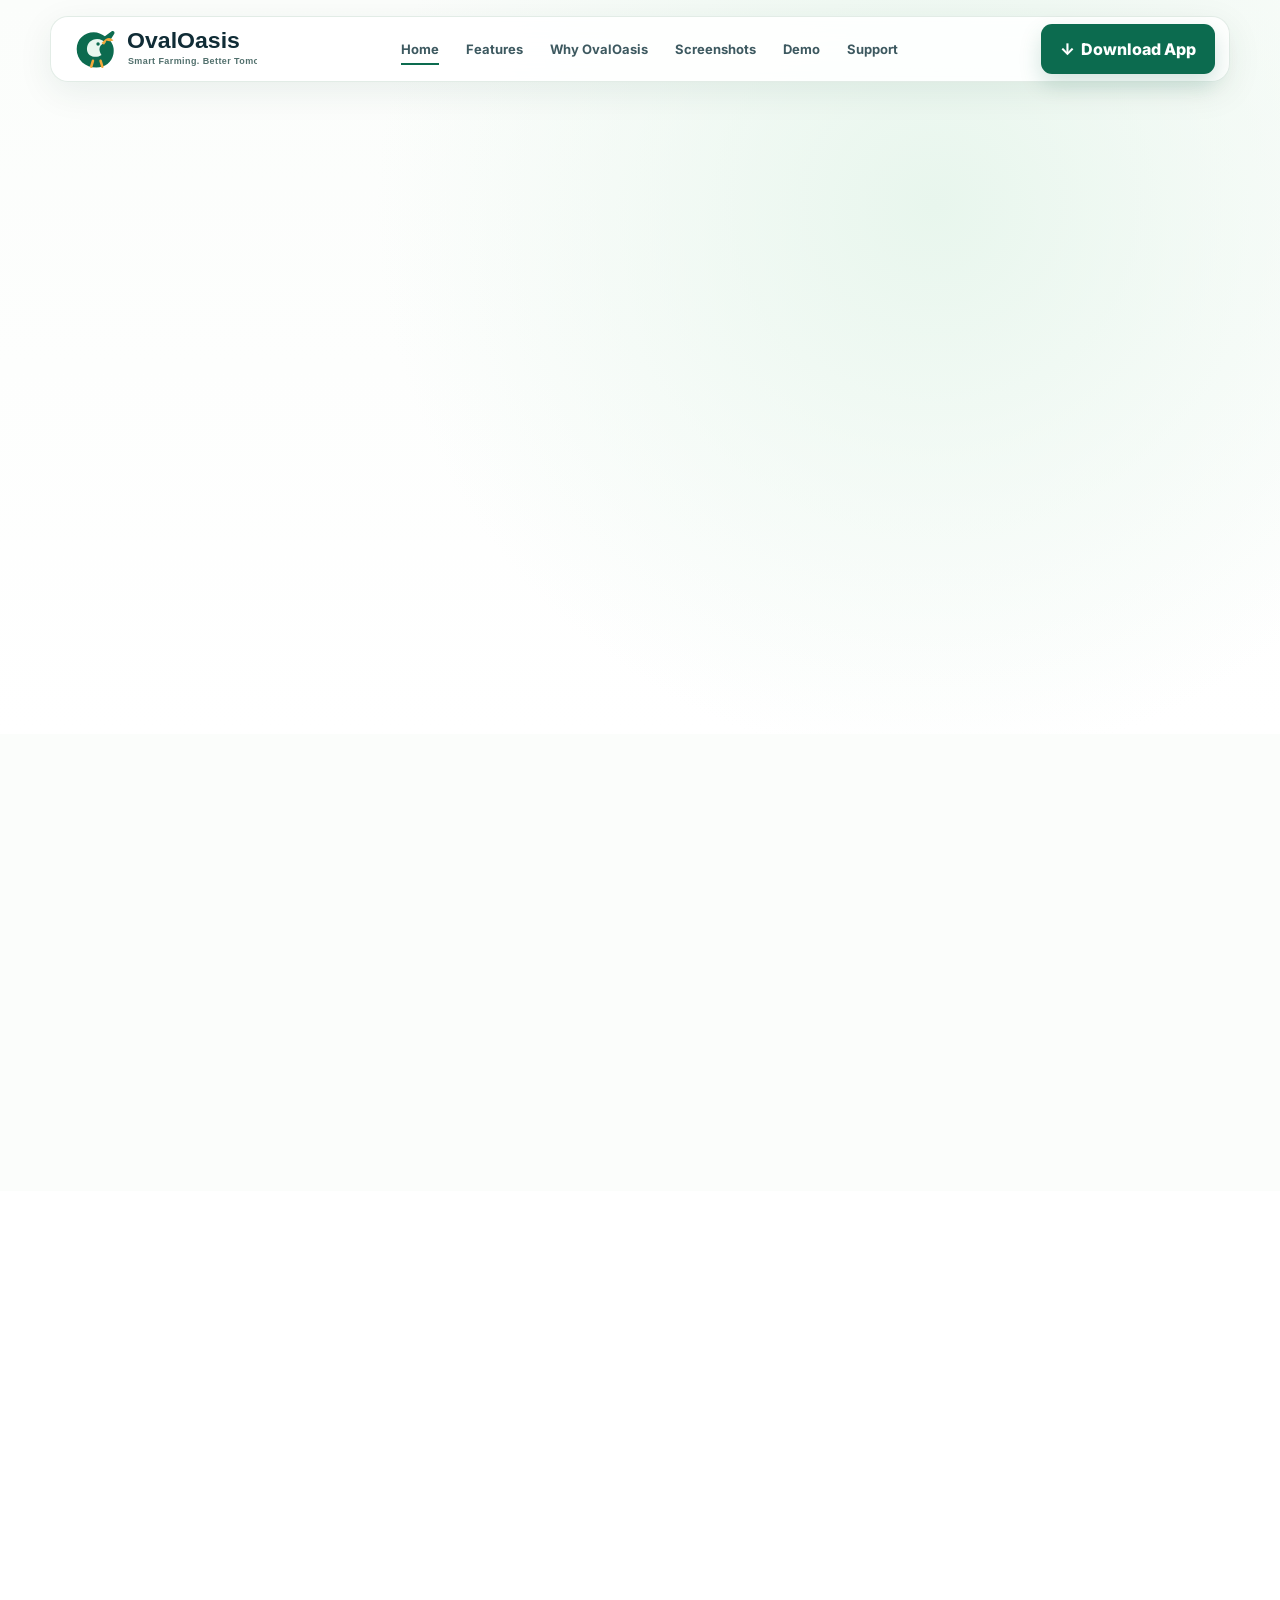
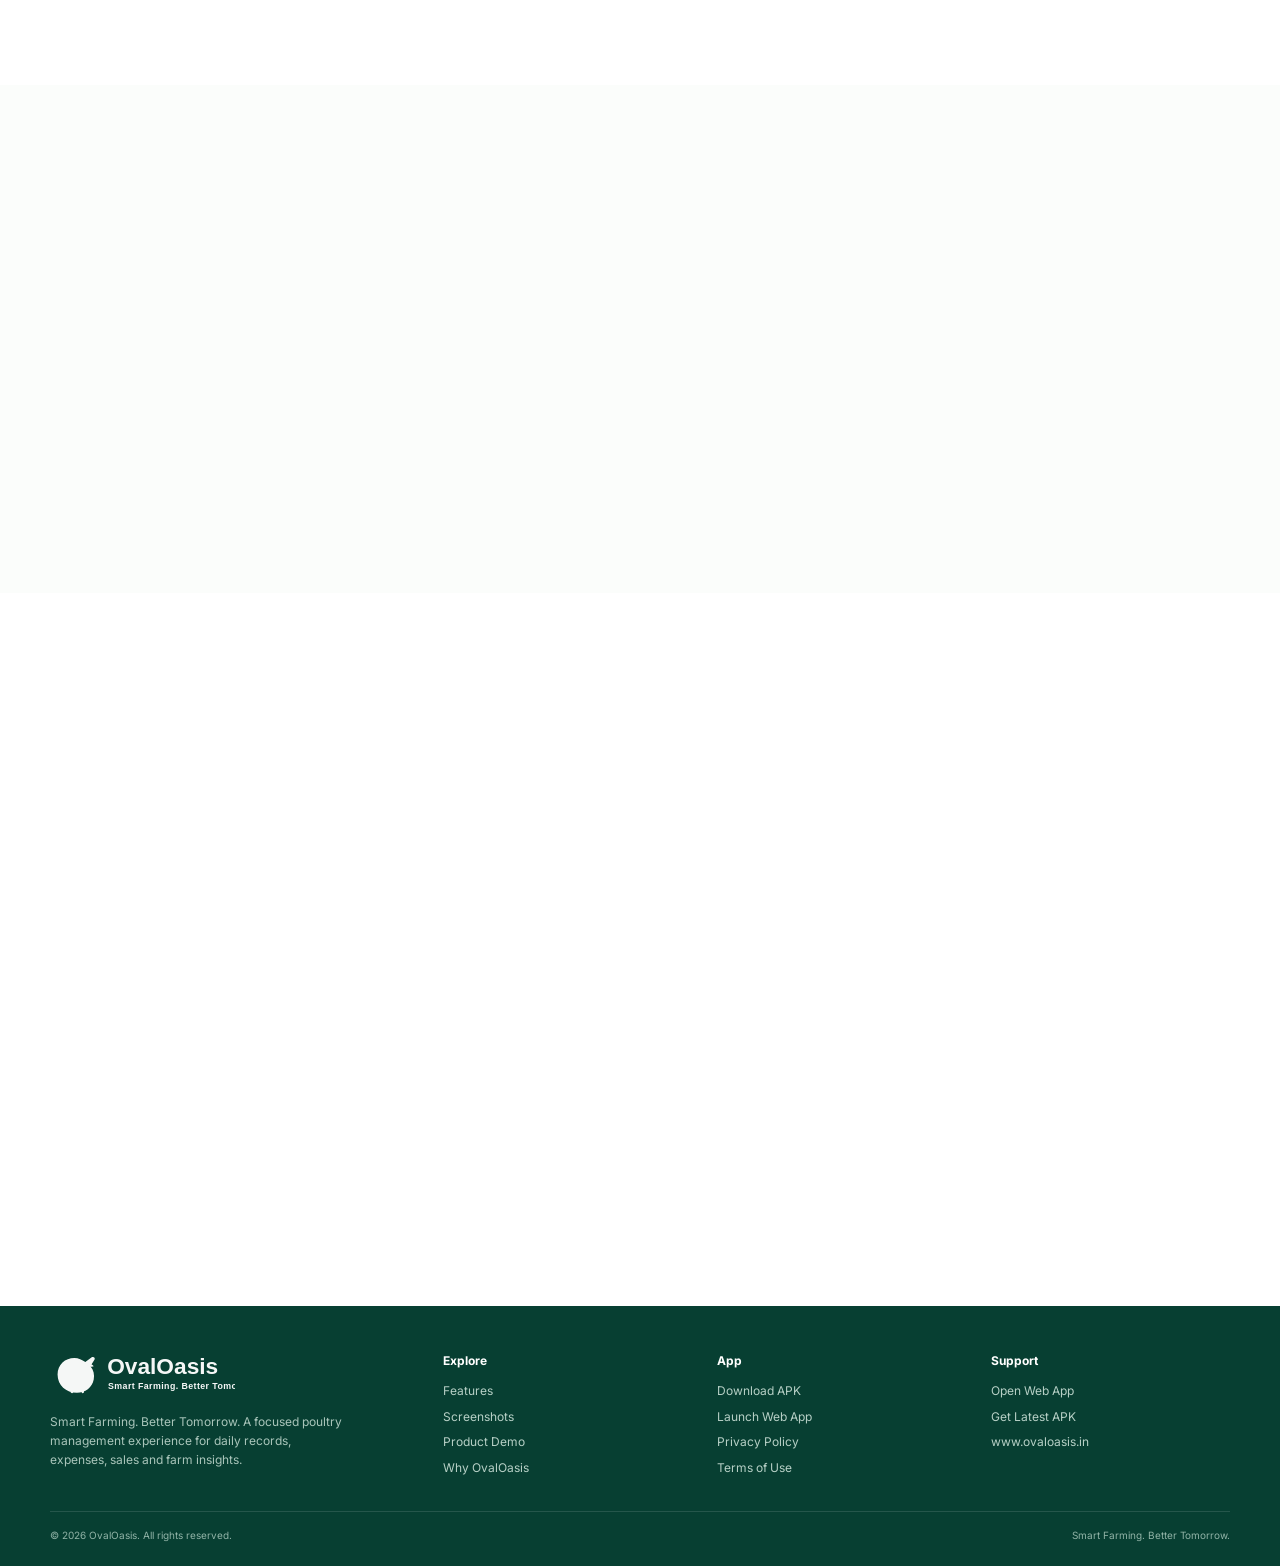
==== commit 75904852: "Refine support messaging for marketing site" ====
--- a/index.html
+++ b/index.html
@@ -181,7 +181,7 @@
   <div class="container">
     <div class="marketing-band reveal">
       <div><div class="section-kicker">Start in minutes</div><h2>Put your farm records in your hands.</h2><p>Download the latest Android app or open the web experience to explore OvalOasis.</p><a class="btn-primary" data-apk href="https://github.com/amzy/PoultryInventory-App/releases/latest/download/app-release.apk">↓&nbsp; Download Latest APK</a></div>
-      <div><div style="font-size:13px;font-weight:800;color:var(--green)">Need help?</div><p style="margin:6px 0 12px">For app support, use the support contact provided with your farm setup.</p><a class="btn-secondary" href="mailto:support@ovaloasis.in">✉&nbsp; Contact Support</a></div>
+      <div><div style="font-size:13px;font-weight:800;color:var(--green)">Need help?</div><p style="margin:6px 0 12px">For app support, use the support contact provided with your farm setup or open the web experience.</p><a class="btn-secondary" href="https://app.ovaloasis.in">↗&nbsp; Open Web App</a></div>
     </div>
   </div>
 </section>
@@ -202,7 +202,7 @@
       <div class="footer-brand"><img src="assets/logo.svg" alt="OvalOasis"><p>Smart Farming. Better Tomorrow. A focused poultry management experience for daily records, expenses, sales and farm insights.</p></div>
       <div><h4>Explore</h4><div class="footer-links"><a href="#features">Features</a><a href="#screenshots">Screenshots</a><a href="#tour">Product Demo</a><a href="#why">Why OvalOasis</a></div></div>
       <div><h4>App</h4><div class="footer-links"><a data-apk href="https://github.com/amzy/PoultryInventory-App/releases/latest/download/app-release.apk">Download APK</a><a href="https://app.ovaloasis.in">Launch Web App</a><a href="https://app.ovaloasis.in/privacy-policy.html">Privacy Policy</a><a href="https://app.ovaloasis.in/terms-and-conditions.html">Terms of Use</a></div></div>
-      <div><h4>Contact</h4><div class="footer-links"><a href="mailto:support@ovaloasis.in">support@ovaloasis.in</a><a href="https://www.ovaloasis.in/">www.ovaloasis.in</a></div></div>
+      <div><h4>Support</h4><div class="footer-links"><a href="https://app.ovaloasis.in">Open Web App</a><a data-apk href="https://github.com/amzy/PoultryInventory-App/releases/latest/download/app-release.apk">Get Latest APK</a><a href="https://www.ovaloasis.in/">www.ovaloasis.in</a></div></div>
     </div>
     <div class="footer-bottom"><span>© 2026 OvalOasis. All rights reserved.</span><span>Smart Farming. Better Tomorrow.</span></div>
   </div>
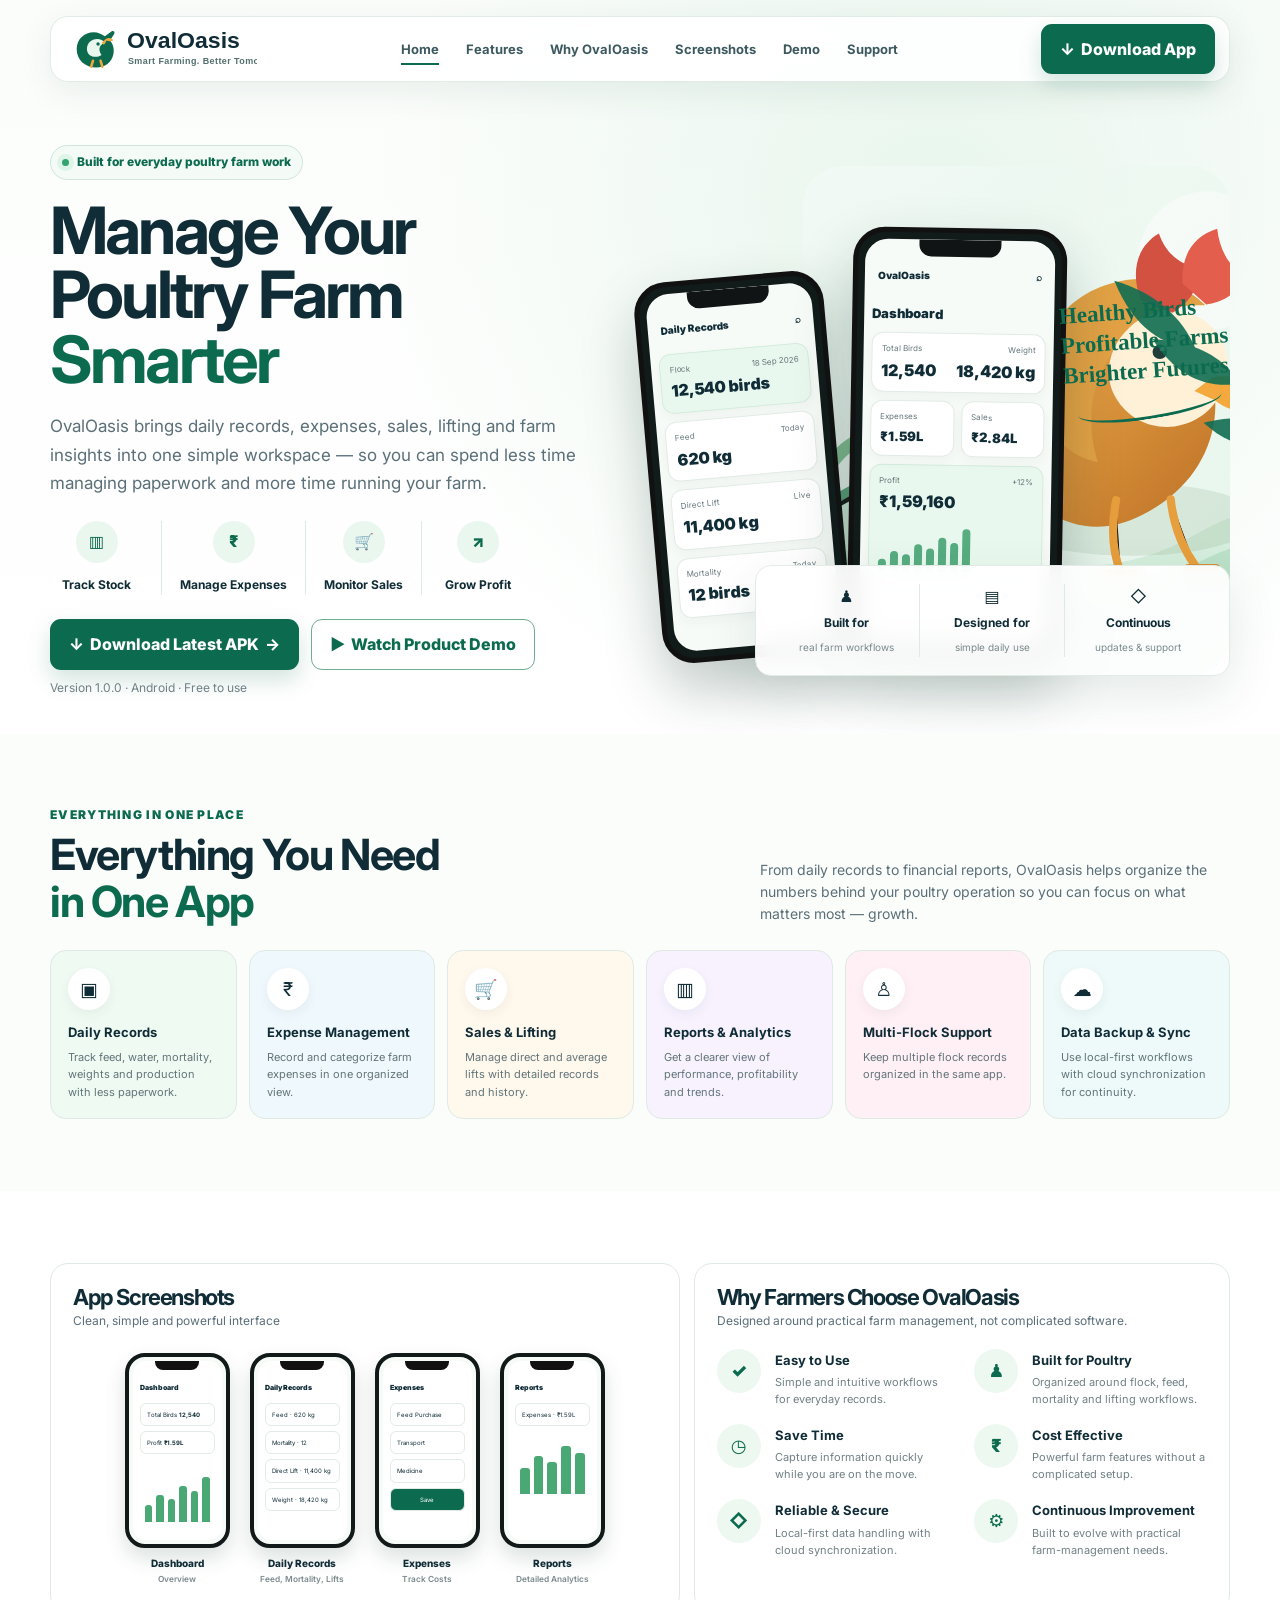
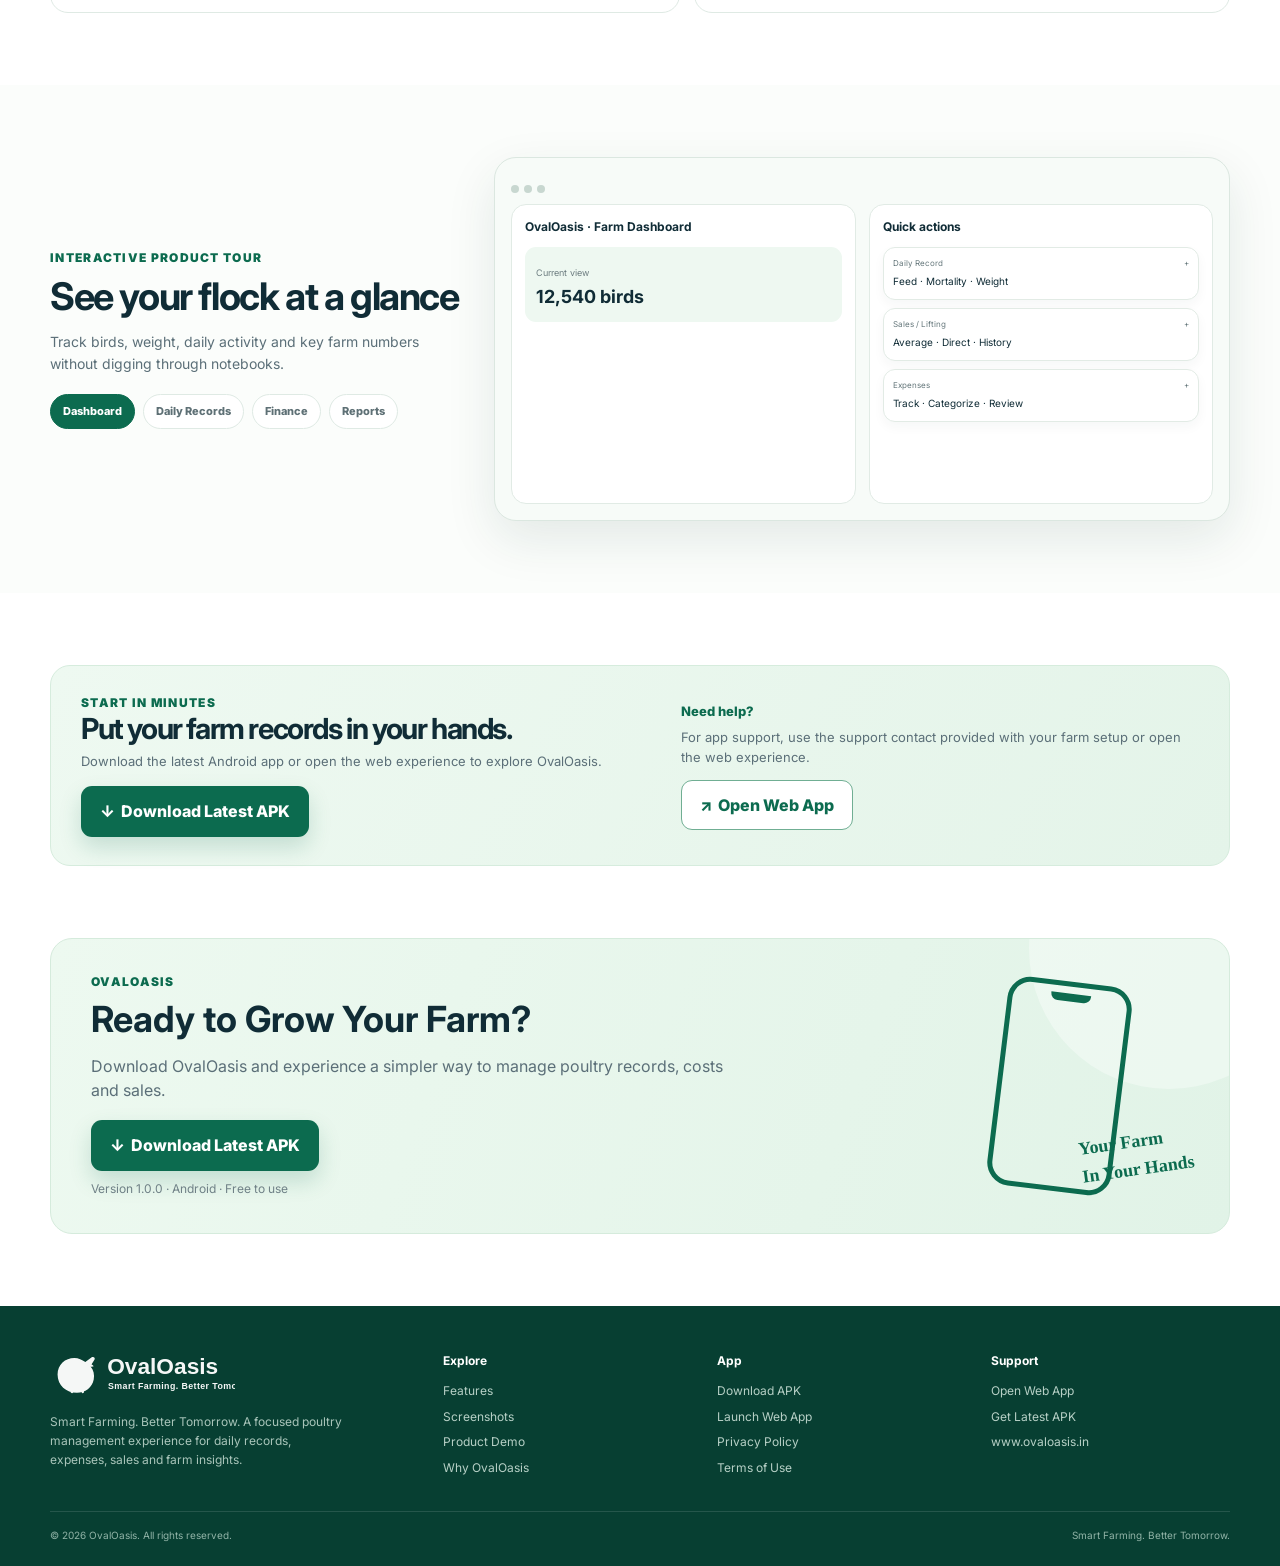
==== commit 3068fa89: "release: publish website from 727939ac" ====
--- a/index.html
+++ b/index.html
@@ -33,7 +33,7 @@
         <a href="#tour">Demo</a>
         <a href="#support">Support</a>
       </div>
-      <a class="nav-cta" data-apk href="https://github.com/amzy/PoultryInventory-App/releases/latest/download/app-release.apk">↓&nbsp; Download App</a>
+      <a class="nav-cta" data-apk href="https://github.com/amzy/PoultryInventory-App/releases/download/latest/poultry-inventory.apk">↓&nbsp; Download App</a>
     </nav>
   </div>
 </header>
@@ -52,7 +52,7 @@
         <div class="quick"><div class="quick-icon">↗</div><b>Grow Profit</b></div>
       </div>
       <div class="hero-actions">
-        <a class="btn-primary" data-apk href="https://github.com/amzy/PoultryInventory-App/releases/latest/download/app-release.apk">↓&nbsp; Download Latest APK&nbsp; →</a>
+        <a class="btn-primary" data-apk href="https://github.com/amzy/PoultryInventory-App/releases/download/latest/poultry-inventory.apk">↓&nbsp; Download Latest APK&nbsp; →</a>
         <button class="btn-secondary demo-button" type="button">▶&nbsp; Watch Product Demo</button>
       </div>
       <div class="meta">Version <span id="app-version">1.0.0</span> · Android · Free to use</div>
@@ -180,7 +180,7 @@
 <section class="section" id="support">
   <div class="container">
     <div class="marketing-band reveal">
-      <div><div class="section-kicker">Start in minutes</div><h2>Put your farm records in your hands.</h2><p>Download the latest Android app or open the web experience to explore OvalOasis.</p><a class="btn-primary" data-apk href="https://github.com/amzy/PoultryInventory-App/releases/latest/download/app-release.apk">↓&nbsp; Download Latest APK</a></div>
+      <div><div class="section-kicker">Start in minutes</div><h2>Put your farm records in your hands.</h2><p>Download the latest Android app or open the web experience to explore OvalOasis.</p><a class="btn-primary" data-apk href="https://github.com/amzy/PoultryInventory-App/releases/download/latest/poultry-inventory.apk">↓&nbsp; Download Latest APK</a></div>
       <div><div style="font-size:13px;font-weight:800;color:var(--green)">Need help?</div><p style="margin:6px 0 12px">For app support, use the support contact provided with your farm setup or open the web experience.</p><a class="btn-secondary" href="https://app.ovaloasis.in">↗&nbsp; Open Web App</a></div>
     </div>
   </div>
@@ -189,7 +189,7 @@
 <section class="cta">
   <div class="container">
     <div class="cta-card reveal">
-      <div><div class="section-kicker">OvalOasis</div><h2>Ready to Grow Your Farm?</h2><p>Download OvalOasis and experience a simpler way to manage poultry records, costs and sales.</p><a class="btn-primary" data-apk href="https://github.com/amzy/PoultryInventory-App/releases/latest/download/app-release.apk">↓&nbsp; Download Latest APK</a><div class="meta">Version <span>1.0.0</span> · Android · Free to use</div></div>
+      <div><div class="section-kicker">OvalOasis</div><h2>Ready to Grow Your Farm?</h2><p>Download OvalOasis and experience a simpler way to manage poultry records, costs and sales.</p><a class="btn-primary" data-apk href="https://github.com/amzy/PoultryInventory-App/releases/download/latest/poultry-inventory.apk">↓&nbsp; Download Latest APK</a><div class="meta">Version <span>1.0.0</span> · Android · Free to use</div></div>
       <div class="cta-art"><div class="phone-outline"></div><div class="hand-note">Your Farm<br>In Your Hands</div></div>
     </div>
   </div>
@@ -201,8 +201,8 @@
     <div class="footer-grid">
       <div class="footer-brand"><img src="assets/logo.svg" alt="OvalOasis"><p>Smart Farming. Better Tomorrow. A focused poultry management experience for daily records, expenses, sales and farm insights.</p></div>
       <div><h4>Explore</h4><div class="footer-links"><a href="#features">Features</a><a href="#screenshots">Screenshots</a><a href="#tour">Product Demo</a><a href="#why">Why OvalOasis</a></div></div>
-      <div><h4>App</h4><div class="footer-links"><a data-apk href="https://github.com/amzy/PoultryInventory-App/releases/latest/download/app-release.apk">Download APK</a><a href="https://app.ovaloasis.in">Launch Web App</a><a href="https://app.ovaloasis.in/privacy-policy.html">Privacy Policy</a><a href="https://app.ovaloasis.in/terms-and-conditions.html">Terms of Use</a></div></div>
-      <div><h4>Support</h4><div class="footer-links"><a href="https://app.ovaloasis.in">Open Web App</a><a data-apk href="https://github.com/amzy/PoultryInventory-App/releases/latest/download/app-release.apk">Get Latest APK</a><a href="https://www.ovaloasis.in/">www.ovaloasis.in</a></div></div>
+      <div><h4>App</h4><div class="footer-links"><a data-apk href="https://github.com/amzy/PoultryInventory-App/releases/download/latest/poultry-inventory.apk">Download APK</a><a href="https://app.ovaloasis.in">Launch Web App</a><a href="https://app.ovaloasis.in/privacy-policy.html">Privacy Policy</a><a href="https://app.ovaloasis.in/terms-and-conditions.html">Terms of Use</a></div></div>
+      <div><h4>Support</h4><div class="footer-links"><a href="https://app.ovaloasis.in">Open Web App</a><a data-apk href="https://github.com/amzy/PoultryInventory-App/releases/download/latest/poultry-inventory.apk">Get Latest APK</a><a href="https://www.ovaloasis.in/">www.ovaloasis.in</a></div></div>
     </div>
     <div class="footer-bottom"><span>© 2026 OvalOasis. All rights reserved.</span><span>Smart Farming. Better Tomorrow.</span></div>
   </div>
@@ -227,4 +227,4 @@
 </script>
 <script src="script.js" defer></script>
 </body>
-</html>+</html>
--- a/styles.css
+++ b/styles.css
@@ -1 +1 @@
-:root{--green:#0c6b4f;--green-2:#0f8a64;--green-3:#dff4e8;--ink:#102c36;--muted:#5b6f78;--cream:#f8fbf8;--line:#dfeae4;--white:#fff;--orange:#f4a83b;--shadow:0 18px 50px rgba(18,59,47,.10);--radius:22px}*{box-sizing:border-box}html{scroll-behavior:smooth}body{margin:0;color:var(--ink);font-family:Inter,ui-sans-serif,system-ui,-apple-system,BlinkMacSystemFont,"Segoe UI",sans-serif;background:#fff;line-height:1.55}a{color:inherit;text-decoration:none}button{font:inherit}img{max-width:100%;display:block}.container{width:min(1180px,calc(100% - 40px));margin:auto}.skip-link{position:fixed;left:16px;top:-60px;background:var(--green);color:#fff;padding:10px 14px;border-radius:10px;z-index:1000}.skip-link:focus{top:16px}.site-header{position:fixed;inset:16px 0 auto;z-index:50}.nav-shell{height:66px;display:flex;align-items:center;justify-content:space-between;padding:8px 14px 8px 18px;background:rgba(255,255,255,.88);backdrop-filter:blur(18px);border:1px solid rgba(223,234,228,.9);border-radius:18px;box-shadow:0 10px 35px rgba(18,59,47,.08)}.brand img{width:188px;height:auto}.nav-links{display:flex;align-items:center;gap:27px;font-size:13px;font-weight:700;color:#3d5960}.nav-links a{position:relative;padding:8px 0}.nav-links a:after{content:"";position:absolute;left:0;right:100%;bottom:2px;height:2px;background:var(--green);transition:right .25s}.nav-links a:hover:after,.nav-links a.active:after{right:0}.nav-cta,.btn-primary{display:inline-flex;align-items:center;justify-content:center;gap:10px;background:var(--green);color:#fff;border:0;border-radius:11px;padding:13px 19px;font-weight:800;box-shadow:0 10px 22px rgba(12,107,79,.18);transition:transform .25s,box-shadow .25s,background .25s}.nav-cta:hover,.btn-primary:hover{transform:translateY(-2px);background:#09583f;box-shadow:0 14px 30px rgba(12,107,79,.25)}.menu-toggle{display:none;border:0;background:transparent;font-size:25px;color:var(--green)}.hero{padding:145px 0 36px;background:radial-gradient(circle at 73% 28%,#e8f6ed 0,rgba(232,246,237,.45) 27%,transparent 52%),linear-gradient(180deg,#fbfdfb 0,#fff 100%);overflow:hidden}.hero-grid{display:grid;grid-template-columns:1.02fr 1.08fr;align-items:center;gap:26px}.eyebrow{display:inline-flex;align-items:center;gap:8px;padding:7px 11px;border:1px solid #cfe6d9;border-radius:999px;background:#f4fbf6;color:var(--green);font-size:12px;font-weight:800}.eyebrow .dot{width:7px;height:7px;border-radius:50%;background:#32a36d;box-shadow:0 0 0 5px #dff4e8}.hero h1{font-size:clamp(44px,5.1vw,70px);line-height:.99;letter-spacing:-2.8px;margin:19px 0 20px;max-width:680px}.hero h1 span{color:var(--green)}.hero-copy{font-size:17px;line-height:1.65;color:var(--muted);max-width:570px}.quick-points{display:flex;gap:0;margin:24px 0}.quick{min-width:112px;padding:0 18px;border-right:1px solid var(--line);text-align:center}.quick:first-child{padding-left:0}.quick:last-child{border:0}.quick-icon{width:42px;height:42px;border-radius:50%;display:grid;place-items:center;margin:0 auto 8px;background:#eaf7ef;color:var(--green);font-weight:900}.quick b{font-size:12px}.hero-actions{display:flex;gap:12px;flex-wrap:wrap}.btn-secondary{display:inline-flex;align-items:center;gap:10px;padding:12px 18px;border:1.5px solid #70ae93;border-radius:11px;color:var(--green);font-weight:800;background:#fff;transition:.25s}.btn-secondary:hover{background:#f3fbf6;transform:translateY(-2px)}.meta{font-size:12px;color:#6f8086;margin-top:9px}.hero-visual{position:relative;min-height:510px}.farm-art{position:absolute;inset:0 0 0 auto;width:72%;height:100%;object-fit:cover;border-radius:40px;opacity:.98}.phone-cluster{position:absolute;left:2%;bottom:18px;display:flex;align-items:flex-end;gap:12px;z-index:2}.phone{width:190px;height:382px;background:#111b1a;border:5px solid #111;border-radius:32px;padding:7px;box-shadow:0 28px 55px rgba(14,48,39,.25);transform:rotate(-5deg);overflow:hidden}.phone.main{width:214px;height:430px;transform:rotate(1deg);margin-bottom:0}.phone-screen{height:100%;border-radius:23px;background:#f7fbf8;overflow:hidden;position:relative}.notch{width:82px;height:17px;background:#101414;border-radius:0 0 12px 12px;position:absolute;left:50%;top:0;transform:translateX(-50%);z-index:3}.app-top{height:52px;padding:19px 13px 8px;display:flex;justify-content:space-between;align-items:end;font-size:10px;font-weight:900}.app-body{padding:8px}.mini-card{background:#fff;border:1px solid #e2ebe5;border-radius:12px;padding:9px;margin-bottom:8px;box-shadow:0 5px 12px rgba(18,59,47,.04)}.mini-card.green{background:#e9f8ee;border-color:#d4ecdc}.mini-row{display:flex;justify-content:space-between;gap:6px;font-size:8px;color:#65777b}.mini-value{font-size:16px;font-weight:900;margin-top:3px}.spark{height:50px;display:flex;align-items:flex-end;gap:4px;margin-top:7px}.spark i{display:block;width:8px;border-radius:5px 5px 1px 1px;background:#57ad7f}.hero-note{position:absolute;right:0;top:130px;z-index:4;max-width:270px;color:#0c6b4f;font-size:23px;line-height:1.3;font-family:"Segoe Print","Bradley Hand",cursive;font-weight:700;transform:rotate(-4deg)}.hero-note:after{content:"";display:block;width:145px;height:26px;border-bottom:3px solid var(--green);border-radius:50%;transform:rotate(-5deg);margin:4px 0 0 12px}.trust-strip{position:absolute;right:0;bottom:0;z-index:4;display:grid;grid-template-columns:repeat(3,1fr);width:min(520px,80%);padding:18px;background:rgba(255,255,255,.94);backdrop-filter:blur(12px);border:1px solid #e2ebe5;border-radius:16px;box-shadow:var(--shadow)}.trust-item{text-align:center;padding:0 14px;border-right:1px solid var(--line)}.trust-item:last-child{border:0}.trust-item strong{display:block;font-size:12px;margin-top:5px}.trust-item span{font-size:10px;color:#7b8a8e}.section{padding:72px 0}.section-soft{background:#fbfdfb}.section-head{display:flex;justify-content:space-between;gap:35px;align-items:end;margin-bottom:26px}.section-kicker{font-size:12px;font-weight:900;color:var(--green);text-transform:uppercase;letter-spacing:1.3px}.section h2{font-size:clamp(30px,3.4vw,43px);line-height:1.08;letter-spacing:-1.4px;margin:7px 0 0}.section-head p{max-width:470px;color:var(--muted);margin:0;font-size:14px}.feature-grid{display:grid;grid-template-columns:repeat(6,1fr);gap:12px}.feature-card{min-height:148px;padding:17px;border:1px solid var(--line);border-radius:16px;transition:transform .25s,box-shadow .25s}.feature-card:nth-child(1){background:#effaf2}.feature-card:nth-child(2){background:#eff8fd}.feature-card:nth-child(3){background:#fff8ed}.feature-card:nth-child(4){background:#f8f2ff}.feature-card:nth-child(5){background:#fff0f5}.feature-card:nth-child(6){background:#eefaf9}.feature-card:hover{transform:translateY(-5px);box-shadow:0 14px 30px rgba(18,59,47,.09)}.feature-icon{width:42px;height:42px;border-radius:50%;display:grid;place-items:center;background:#fff;margin-bottom:12px;font-size:19px;box-shadow:0 4px 12px rgba(18,59,47,.06)}.feature-card h3{font-size:13px;margin:0 0 7px}.feature-card p{font-size:11px;color:#63757a;margin:0}.showcase-grid{display:grid;grid-template-columns:1.08fr .92fr;gap:14px}.panel{border:1px solid var(--line);border-radius:18px;background:#fff;padding:22px;overflow:hidden}.panel h2{font-size:22px;margin:0 0 3px}.panel-sub{font-size:12px;color:var(--muted);margin:0 0 18px}.screens{display:flex;justify-content:center;gap:20px;align-items:flex-end;padding:4px 0 4px}.screen-card{width:105px}.screen-phone{height:195px;border:4px solid #121919;border-radius:20px;background:#f7fbf8;padding:4px;box-shadow:0 10px 20px rgba(18,59,47,.15)}.screen-caption{text-align:center;font-size:10px;font-weight:800;margin-top:8px}.screen-caption small{display:block;color:#7b898d;font-weight:600;margin-top:2px}.tiny-ui{height:100%;border-radius:14px;background:#fff;padding:13px 7px 7px;position:relative;overflow:hidden}.tiny-ui:before{content:"";position:absolute;top:0;left:50%;transform:translateX(-50%);width:44px;height:9px;border-radius:0 0 8px 8px;background:#111}.tiny-title{font-size:7px;font-weight:900;margin:9px 0}.tiny-box{border:1px solid #e2ebe5;border-radius:6px;padding:6px;margin-bottom:5px;font-size:6px}.tiny-bars{height:68px;display:flex;align-items:end;gap:4px;padding:5px}.tiny-bars i{flex:1;background:#4aa875;border-radius:3px 3px 0 0}.why-grid{display:grid;grid-template-columns:1fr 1fr;gap:16px 25px;margin-top:14px}.why{display:grid;grid-template-columns:47px 1fr;gap:11px;align-items:start}.why-icon{width:44px;height:44px;border-radius:50%;display:grid;place-items:center;background:#ecf8f0;color:var(--green);font-weight:900;font-size:18px}.why h3{font-size:13px;margin:1px 0 4px}.why p{font-size:11px;color:#718085;margin:0}.marketing-band{display:grid;grid-template-columns:1fr .9fr;align-items:center;gap:25px;background:linear-gradient(120deg,#eef9f1,#e4f4e9);border:1px solid #d6ecdd;border-radius:20px;padding:28px 30px}.marketing-band h2{font-size:29px;margin:0 0 7px}.marketing-band p{color:var(--muted);font-size:13px;margin:0 0 15px}.tour{position:relative;display:grid;grid-template-columns:.72fr 1.28fr;gap:30px;align-items:center}.tour-copy h2{font-size:38px;line-height:1.08;margin:8px 0 12px}.tour-copy p{color:var(--muted);font-size:14px}.tour-tabs{display:flex;gap:8px;flex-wrap:wrap;margin-top:20px}.tour-tab{border:1px solid var(--line);background:#fff;border-radius:999px;padding:8px 12px;font-size:11px;font-weight:800;color:#5e7075;cursor:pointer}.tour-tab.active{background:var(--green);border-color:var(--green);color:#fff}.demo-window{border:1px solid #dbe7e0;border-radius:22px;background:#f7fbf8;padding:16px;box-shadow:var(--shadow);min-height:360px}.demo-toolbar{height:30px;display:flex;gap:5px;align-items:center}.demo-dot{width:8px;height:8px;border-radius:50%;background:#c8d7d0}.demo-stage{height:300px;display:grid;grid-template-columns:1fr 1fr;gap:13px}.demo-pane{background:#fff;border:1px solid #e1ebe5;border-radius:15px;padding:13px;overflow:hidden}.demo-pane h4{font-size:12px;margin:0 0 10px}.demo-metric{padding:11px;border-radius:11px;background:#eef8f1;margin-bottom:8px}.demo-metric b{display:block;font-size:18px}.demo-chart{height:115px;display:flex;align-items:end;gap:7px;padding:12px 5px 5px}.demo-chart i{flex:1;background:#62b486;border-radius:5px 5px 2px 2px;animation:barPulse 2.2s ease-in-out infinite alternate}.demo-chart i:nth-child(2){height:38%}.demo-chart i:nth-child(3){height:58%}.demo-chart i:nth-child(4){height:47%}.demo-chart i:nth-child(5){height:75%}.demo-chart i:nth-child(6){height:64%}.demo-chart i:nth-child(7){height:91%}@keyframes barPulse{to{transform:scaleY(.75);transform-origin:bottom}}.cta{padding:0 0 72px}.cta-card{position:relative;overflow:hidden;display:grid;grid-template-columns:1.2fr .8fr;align-items:center;background:linear-gradient(110deg,#edf9f0,#e1f3e7);border:1px solid #d5ebdc;border-radius:22px;padding:34px 40px}.cta-card:after{content:"";position:absolute;width:280px;height:280px;border-radius:50%;background:#fff;opacity:.35;right:-80px;top:-130px}.cta-card h2{font-size:36px;margin:0 0 6px}.cta-card p{color:var(--muted);margin:0 0 17px}.cta-art{justify-self:end;width:260px;position:relative;z-index:2}.phone-outline{width:125px;height:210px;border:5px solid var(--green);border-radius:23px;margin:auto;position:relative;transform:rotate(7deg)}.phone-outline:before{content:"";position:absolute;left:50%;top:7px;transform:translateX(-50%);width:40px;height:8px;background:var(--green);border-radius:0 0 7px 7px}.hand-note{position:absolute;right:-4px;bottom:7px;color:var(--green);font-family:"Segoe Print","Bradley Hand",cursive;font-weight:700;font-size:18px;transform:rotate(-8deg)}.footer{background:#073f32;color:#dceee7;padding:42px 0 22px}.footer-grid{display:grid;grid-template-columns:1.5fr 1fr 1fr 1fr;gap:35px}.footer-brand img{width:185px;filter:brightness(0) invert(1);opacity:.96}.footer p{font-size:12px;color:#a9c5ba;max-width:300px}.footer h4{font-size:12px;margin:4px 0 12px;color:#fff}.footer-links{display:grid;gap:7px;font-size:12px;color:#b7d0c6}.footer-links a:hover{color:#fff}.footer-bottom{border-top:1px solid rgba(255,255,255,.12);margin-top:30px;padding-top:16px;display:flex;justify-content:space-between;gap:15px;font-size:10px;color:#91b3a7}.reveal{opacity:0;transform:translateY(22px);transition:opacity .7s ease,transform .7s ease}.reveal.visible{opacity:1;transform:none}.float{animation:float 5s ease-in-out infinite}@keyframes float{0%,100%{transform:translateY(0)}50%{transform:translateY(-10px)}}@media(max-width:1050px){.nav-links{gap:15px}.hero-grid{grid-template-columns:1fr}.hero-visual{min-height:500px}.feature-grid{grid-template-columns:repeat(3,1fr)}.showcase-grid,.tour{grid-template-columns:1fr}.cta-card{grid-template-columns:1fr}.cta-art{justify-self:center;margin-top:10px}.footer-grid{grid-template-columns:2fr 1fr 1fr}}@media(max-width:760px){.container{width:min(100% - 28px,1180px)}.site-header{inset:8px 0 auto}.nav-shell{height:58px}.brand img{width:155px}.menu-toggle{display:block}.nav-links{display:none;position:absolute;left:14px;right:14px;top:65px;background:#fff;border:1px solid var(--line);border-radius:16px;padding:12px;box-shadow:var(--shadow);flex-direction:column;align-items:stretch}.nav-links.open{display:flex}.nav-links a{padding:11px 12px}.nav-cta{display:none}.hero{padding-top:105px}.hero h1{letter-spacing:-1.8px;font-size:46px}.quick-points{overflow:auto}.quick{min-width:100px}.hero-visual{min-height:560px}.farm-art{width:100%;height:68%;bottom:0;top:auto}.phone-cluster{left:2%;bottom:40px;transform:scale(.82);transform-origin:left bottom}.hero-note{right:0;top:80px;font-size:18px}.trust-strip{bottom:0;width:100%;padding:12px 6px}.trust-item{padding:0 5px}.trust-item strong{font-size:10px}.trust-item span{font-size:8px}.section{padding:55px 0}.section-head{display:block}.section-head p{margin-top:12px}.feature-grid{grid-template-columns:1fr 1fr}.screens{gap:8px}.screen-card{width:78px}.screen-phone{height:150px}.why-grid{gap:18px 12px}.marketing-band{grid-template-columns:1fr;padding:22px}.tour-copy h2{font-size:32px}.demo-stage{grid-template-columns:1fr}.demo-pane:nth-child(2){display:none}.cta-card{padding:28px 24px}.cta-card h2{font-size:31px}.footer-grid{grid-template-columns:1fr 1fr}.footer-brand{grid-column:1/-1}.footer-bottom{display:block}.footer-bottom span{display:block;margin-top:6px}}@media(max-width:460px){.hero h1{font-size:40px}.hero-copy{font-size:15px}.quick{min-width:92px;padding:0 8px}.hero-actions>*{width:100%}.hero-visual{min-height:530px}.phone{width:150px;height:300px}.phone.main{width:172px;height:346px}.phone-cluster{transform:scale(.75)}.hero-note{font-size:15px;max-width:180px}.feature-grid{grid-template-columns:1fr}.screens{justify-content:space-between}.screen-card:nth-child(4){display:none}.why-grid{grid-template-columns:1fr}.footer-grid{grid-template-columns:1fr}.footer-brand{grid-column:auto}}@media(prefers-reduced-motion:reduce){html{scroll-behavior:auto}.reveal{transition:none}.float,.demo-chart i{animation:none}}+:root{--green:#0c6b4f;--green-2:#0f8a64;--green-3:#dff4e8;--ink:#102c36;--muted:#5b6f78;--cream:#f8fbf8;--line:#dfeae4;--white:#fff;--orange:#f4a83b;--shadow:0 18px 50px rgba(18,59,47,.10);--radius:22px}*{box-sizing:border-box}html{scroll-behavior:smooth}body{margin:0;color:var(--ink);font-family:Inter,ui-sans-serif,system-ui,-apple-system,BlinkMacSystemFont,"Segoe UI",sans-serif;background:#fff;line-height:1.55}a{color:inherit;text-decoration:none}button{font:inherit}img{max-width:100%;display:block}.container{width:min(1180px,calc(100% - 40px));margin:auto}.skip-link{position:fixed;left:16px;top:-60px;background:var(--green);color:#fff;padding:10px 14px;border-radius:10px;z-index:1000}.skip-link:focus{top:16px}.site-header{position:fixed;inset:16px 0 auto;z-index:50}.nav-shell{height:66px;display:flex;align-items:center;justify-content:space-between;padding:8px 14px 8px 18px;background:rgba(255,255,255,.88);backdrop-filter:blur(18px);border:1px solid rgba(223,234,228,.9);border-radius:18px;box-shadow:0 10px 35px rgba(18,59,47,.08)}.brand img{width:188px;height:auto}.nav-links{display:flex;align-items:center;gap:27px;font-size:13px;font-weight:700;color:#3d5960}.nav-links a{position:relative;padding:8px 0}.nav-links a:after{content:"";position:absolute;left:0;right:100%;bottom:2px;height:2px;background:var(--green);transition:right .25s}.nav-links a:hover:after,.nav-links a.active:after{right:0}.nav-cta,.btn-primary{display:inline-flex;align-items:center;justify-content:center;gap:10px;background:var(--green);color:#fff;border:0;border-radius:11px;padding:13px 19px;font-weight:800;box-shadow:0 10px 22px rgba(12,107,79,.18);transition:transform .25s,box-shadow .25s,background .25s}.nav-cta:hover,.btn-primary:hover{transform:translateY(-2px);background:#09583f;box-shadow:0 14px 30px rgba(12,107,79,.25)}.menu-toggle{display:none;border:0;background:transparent;font-size:25px;color:var(--green)}.hero{padding:145px 0 36px;background:radial-gradient(circle at 73% 28%,#e8f6ed 0,rgba(232,246,237,.45) 27%,transparent 52%),linear-gradient(180deg,#fbfdfb 0,#fff 100%);overflow:hidden}.hero-grid{display:grid;grid-template-columns:1.02fr 1.08fr;align-items:center;gap:26px}.eyebrow{display:inline-flex;align-items:center;gap:8px;padding:7px 11px;border:1px solid #cfe6d9;border-radius:999px;background:#f4fbf6;color:var(--green);font-size:12px;font-weight:800}.eyebrow .dot{width:7px;height:7px;border-radius:50%;background:#32a36d;box-shadow:0 0 0 5px #dff4e8}.hero h1{font-size:clamp(44px,5.1vw,70px);line-height:.99;letter-spacing:-2.8px;margin:19px 0 20px;max-width:680px}.hero h1 span{color:var(--green)}.hero-copy{font-size:17px;line-height:1.65;color:var(--muted);max-width:570px}.quick-points{display:flex;gap:0;margin:24px 0}.quick{min-width:112px;padding:0 18px;border-right:1px solid var(--line);text-align:center}.quick:first-child{padding-left:0}.quick:last-child{border:0}.quick-icon{width:42px;height:42px;border-radius:50%;display:grid;place-items:center;margin:0 auto 8px;background:#eaf7ef;color:var(--green);font-weight:900}.quick b{font-size:12px}.hero-actions{display:flex;gap:12px;flex-wrap:wrap}.btn-secondary{display:inline-flex;align-items:center;gap:10px;padding:12px 18px;border:1.5px solid #70ae93;border-radius:11px;color:var(--green);font-weight:800;background:#fff;transition:.25s}.btn-secondary:hover{background:#f3fbf6;transform:translateY(-2px)}.meta{font-size:12px;color:#6f8086;margin-top:9px}.hero-visual{position:relative;min-height:510px}.farm-art{position:absolute;inset:0 0 0 auto;width:72%;height:100%;object-fit:cover;border-radius:40px;opacity:.98}.phone-cluster{position:absolute;left:2%;bottom:18px;display:flex;align-items:flex-end;gap:12px;z-index:2}.phone{width:190px;height:382px;background:#111b1a;border:5px solid #111;border-radius:32px;padding:7px;box-shadow:0 28px 55px rgba(14,48,39,.25);transform:rotate(-5deg);overflow:hidden}.phone.main{width:214px;height:430px;transform:rotate(1deg);margin-bottom:0}.phone-screen{height:100%;border-radius:23px;background:#f7fbf8;overflow:hidden;position:relative}.notch{width:82px;height:17px;background:#101414;border-radius:0 0 12px 12px;position:absolute;left:50%;top:0;transform:translateX(-50%);z-index:3}.app-top{height:52px;padding:19px 13px 8px;display:flex;justify-content:space-between;align-items:end;font-size:10px;font-weight:900}.app-body{padding:8px}.mini-card{background:#fff;border:1px solid #e2ebe5;border-radius:12px;padding:9px;margin-bottom:8px;box-shadow:0 5px 12px rgba(18,59,47,.04)}.mini-card.green{background:#e9f8ee;border-color:#d4ecdc}.mini-row{display:flex;justify-content:space-between;gap:6px;font-size:8px;color:#65777b}.mini-value{font-size:16px;font-weight:900;margin-top:3px}.spark{height:50px;display:flex;align-items:flex-end;gap:4px;margin-top:7px}.spark i{display:block;width:8px;border-radius:5px 5px 1px 1px;background:#57ad7f}.hero-note{position:absolute;right:0;top:130px;z-index:4;max-width:270px;color:#0c6b4f;font-size:23px;line-height:1.3;font-family:"Segoe Print","Bradley Hand",cursive;font-weight:700;transform:rotate(-4deg)}.hero-note:after{content:"";display:block;width:145px;height:26px;border-bottom:3px solid var(--green);border-radius:50%;transform:rotate(-5deg);margin:4px 0 0 12px}.trust-strip{position:absolute;right:0;bottom:0;z-index:4;display:grid;grid-template-columns:repeat(3,1fr);width:min(520px,80%);padding:18px;background:rgba(255,255,255,.94);backdrop-filter:blur(12px);border:1px solid #e2ebe5;border-radius:16px;box-shadow:var(--shadow)}.trust-item{text-align:center;padding:0 14px;border-right:1px solid var(--line)}.trust-item:last-child{border:0}.trust-item strong{display:block;font-size:12px;margin-top:5px}.trust-item span{font-size:10px;color:#7b8a8e}.section{padding:72px 0}.section-soft{background:#fbfdfb}.section-head{display:flex;justify-content:space-between;gap:35px;align-items:end;margin-bottom:26px}.section-kicker{font-size:12px;font-weight:900;color:var(--green);text-transform:uppercase;letter-spacing:1.3px}.section h2{font-size:clamp(30px,3.4vw,43px);line-height:1.08;letter-spacing:-1.4px;margin:7px 0 0}.section-head p{max-width:470px;color:var(--muted);margin:0;font-size:14px}.feature-grid{display:grid;grid-template-columns:repeat(6,1fr);gap:12px}.feature-card{min-height:148px;padding:17px;border:1px solid var(--line);border-radius:16px;transition:transform .25s,box-shadow .25s}.feature-card:nth-child(1){background:#effaf2}.feature-card:nth-child(2){background:#eff8fd}.feature-card:nth-child(3){background:#fff8ed}.feature-card:nth-child(4){background:#f8f2ff}.feature-card:nth-child(5){background:#fff0f5}.feature-card:nth-child(6){background:#eefaf9}.feature-card:hover{transform:translateY(-5px);box-shadow:0 14px 30px rgba(18,59,47,.09)}.feature-icon{width:42px;height:42px;border-radius:50%;display:grid;place-items:center;background:#fff;margin-bottom:12px;font-size:19px;box-shadow:0 4px 12px rgba(18,59,47,.06)}.feature-card h3{font-size:13px;margin:0 0 7px}.feature-card p{font-size:11px;color:#63757a;margin:0}.showcase-grid{display:grid;grid-template-columns:1.08fr .92fr;gap:14px}.panel{border:1px solid var(--line);border-radius:18px;background:#fff;padding:22px;overflow:hidden}.panel h2{font-size:22px;margin:0 0 3px}.panel-sub{font-size:12px;color:var(--muted);margin:0 0 18px}.screens{display:flex;justify-content:center;gap:20px;align-items:flex-end;padding:4px 0 4px}.screen-card{width:105px}.screen-phone{height:195px;border:4px solid #121919;border-radius:20px;background:#f7fbf8;padding:4px;box-shadow:0 10px 20px rgba(18,59,47,.15)}.screen-caption{text-align:center;font-size:10px;font-weight:800;margin-top:8px}.screen-caption small{display:block;color:#7b898d;font-weight:600;margin-top:2px}.tiny-ui{height:100%;border-radius:14px;background:#fff;padding:13px 7px 7px;position:relative;overflow:hidden}.tiny-ui:before{content:"";position:absolute;top:0;left:50%;transform:translateX(-50%);width:44px;height:9px;border-radius:0 0 8px 8px;background:#111}.tiny-title{font-size:7px;font-weight:900;margin:9px 0}.tiny-box{border:1px solid #e2ebe5;border-radius:6px;padding:6px;margin-bottom:5px;font-size:6px}.tiny-bars{height:68px;display:flex;align-items:end;gap:4px;padding:5px}.tiny-bars i{flex:1;background:#4aa875;border-radius:3px 3px 0 0}.why-grid{display:grid;grid-template-columns:1fr 1fr;gap:16px 25px;margin-top:14px}.why{display:grid;grid-template-columns:47px 1fr;gap:11px;align-items:start}.why-icon{width:44px;height:44px;border-radius:50%;display:grid;place-items:center;background:#ecf8f0;color:var(--green);font-weight:900;font-size:18px}.why h3{font-size:13px;margin:1px 0 4px}.why p{font-size:11px;color:#718085;margin:0}.marketing-band{display:grid;grid-template-columns:1fr .9fr;align-items:center;gap:25px;background:linear-gradient(120deg,#eef9f1,#e4f4e9);border:1px solid #d6ecdd;border-radius:20px;padding:28px 30px}.marketing-band h2{font-size:29px;margin:0 0 7px}.marketing-band p{color:var(--muted);font-size:13px;margin:0 0 15px}.tour{position:relative;display:grid;grid-template-columns:.72fr 1.28fr;gap:30px;align-items:center}.tour-copy h2{font-size:38px;line-height:1.08;margin:8px 0 12px}.tour-copy p{color:var(--muted);font-size:14px}.tour-tabs{display:flex;gap:8px;flex-wrap:wrap;margin-top:20px}.tour-tab{border:1px solid var(--line);background:#fff;border-radius:999px;padding:8px 12px;font-size:11px;font-weight:800;color:#5e7075;cursor:pointer}.tour-tab.active{background:var(--green);border-color:var(--green);color:#fff}.demo-window{border:1px solid #dbe7e0;border-radius:22px;background:#f7fbf8;padding:16px;box-shadow:var(--shadow);min-height:360px}.demo-toolbar{height:30px;display:flex;gap:5px;align-items:center}.demo-dot{width:8px;height:8px;border-radius:50%;background:#c8d7d0}.demo-stage{height:300px;display:grid;grid-template-columns:1fr 1fr;gap:13px}.demo-pane{background:#fff;border:1px solid #e1ebe5;border-radius:15px;padding:13px;overflow:hidden}.demo-pane h4{font-size:12px;margin:0 0 10px}.demo-metric{padding:11px;border-radius:11px;background:#eef8f1;margin-bottom:8px}.demo-metric b{display:block;font-size:18px}.demo-chart{height:115px;display:flex;align-items:end;gap:7px;padding:12px 5px 5px}.demo-chart i{flex:1;background:#62b486;border-radius:5px 5px 2px 2px;animation:barPulse 2.2s ease-in-out infinite alternate}.demo-chart i:nth-child(2){height:38%}.demo-chart i:nth-child(3){height:58%}.demo-chart i:nth-child(4){height:47%}.demo-chart i:nth-child(5){height:75%}.demo-chart i:nth-child(6){height:64%}.demo-chart i:nth-child(7){height:91%}@keyframes barPulse{to{transform:scaleY(.75);transform-origin:bottom}}.cta{padding:0 0 72px}.cta-card{position:relative;overflow:hidden;display:grid;grid-template-columns:1.2fr .8fr;align-items:center;background:linear-gradient(110deg,#edf9f0,#e1f3e7);border:1px solid #d5ebdc;border-radius:22px;padding:34px 40px}.cta-card:after{content:"";position:absolute;width:280px;height:280px;border-radius:50%;background:#fff;opacity:.35;right:-80px;top:-130px}.cta-card h2{font-size:36px;margin:0 0 6px}.cta-card p{color:var(--muted);margin:0 0 17px}.cta-art{justify-self:end;width:260px;position:relative;z-index:2}.phone-outline{width:125px;height:210px;border:5px solid var(--green);border-radius:23px;margin:auto;position:relative;transform:rotate(7deg)}.phone-outline:before{content:"";position:absolute;left:50%;top:7px;transform:translateX(-50%);width:40px;height:8px;background:var(--green);border-radius:0 0 7px 7px}.hand-note{position:absolute;right:-4px;bottom:7px;color:var(--green);font-family:"Segoe Print","Bradley Hand",cursive;font-weight:700;font-size:18px;transform:rotate(-8deg)}.footer{background:#073f32;color:#dceee7;padding:42px 0 22px}.footer-grid{display:grid;grid-template-columns:1.5fr 1fr 1fr 1fr;gap:35px}.footer-brand img{width:185px;filter:brightness(0) invert(1);opacity:.96}.footer p{font-size:12px;color:#a9c5ba;max-width:300px}.footer h4{font-size:12px;margin:4px 0 12px;color:#fff}.footer-links{display:grid;gap:7px;font-size:12px;color:#b7d0c6}.footer-links a:hover{color:#fff}.footer-bottom{border-top:1px solid rgba(255,255,255,.12);margin-top:30px;padding-top:16px;display:flex;justify-content:space-between;gap:15px;font-size:10px;color:#91b3a7}.reveal{opacity:1;transform:none}.js-reveal .reveal{opacity:0;transform:translateY(22px);transition:opacity .7s ease,transform .7s ease}.js-reveal .reveal.visible{opacity:1;transform:none}.float{animation:float 5s ease-in-out infinite}@keyframes float{0%,100%{transform:translateY(0)}50%{transform:translateY(-10px)}}@media(max-width:1050px){.nav-links{gap:15px}.hero-grid{grid-template-columns:1fr}.hero-visual{min-height:500px}.feature-grid{grid-template-columns:repeat(3,1fr)}.showcase-grid,.tour{grid-template-columns:1fr}.cta-card{grid-template-columns:1fr}.cta-art{justify-self:center;margin-top:10px}.footer-grid{grid-template-columns:2fr 1fr 1fr}}@media(max-width:760px){.container{width:min(100% - 28px,1180px)}.site-header{inset:8px 0 auto}.nav-shell{height:58px}.brand img{width:155px}.menu-toggle{display:block}.nav-links{display:none;position:absolute;left:14px;right:14px;top:65px;background:#fff;border:1px solid var(--line);border-radius:16px;padding:12px;box-shadow:var(--shadow);flex-direction:column;align-items:stretch}.nav-links.open{display:flex}.nav-links a{padding:11px 12px}.nav-cta{display:none}.hero{padding-top:105px}.hero h1{letter-spacing:-1.8px;font-size:46px}.quick-points{overflow:auto}.quick{min-width:100px}.hero-visual{min-height:560px}.farm-art{width:100%;height:68%;bottom:0;top:auto}.phone-cluster{left:2%;bottom:40px;transform:scale(.82);transform-origin:left bottom}.hero-note{right:0;top:80px;font-size:18px}.trust-strip{bottom:0;width:100%;padding:12px 6px}.trust-item{padding:0 5px}.trust-item strong{font-size:10px}.trust-item span{font-size:8px}.section{padding:55px 0}.section-head{display:block}.section-head p{margin-top:12px}.feature-grid{grid-template-columns:1fr 1fr}.screens{gap:8px}.screen-card{width:78px}.screen-phone{height:150px}.why-grid{gap:18px 12px}.marketing-band{grid-template-columns:1fr;padding:22px}.tour-copy h2{font-size:32px}.demo-stage{grid-template-columns:1fr}.demo-pane:nth-child(2){display:none}.cta-card{padding:28px 24px}.cta-card h2{font-size:31px}.footer-grid{grid-template-columns:1fr 1fr}.footer-brand{grid-column:1/-1}.footer-bottom{display:block}.footer-bottom span{display:block;margin-top:6px}}@media(max-width:460px){.hero h1{font-size:40px}.hero-copy{font-size:15px}.quick{min-width:92px;padding:0 8px}.hero-actions>*{width:100%}.hero-visual{min-height:530px}.phone{width:150px;height:300px}.phone.main{width:172px;height:346px}.phone-cluster{transform:scale(.75)}.hero-note{font-size:15px;max-width:180px}.feature-grid{grid-template-columns:1fr}.screens{justify-content:space-between}.screen-card:nth-child(4){display:none}.why-grid{grid-template-columns:1fr}.footer-grid{grid-template-columns:1fr}.footer-brand{grid-column:auto}}@media(prefers-reduced-motion:reduce){html{scroll-behavior:auto}.reveal{transition:none}.float,.demo-chart i{animation:none}}
